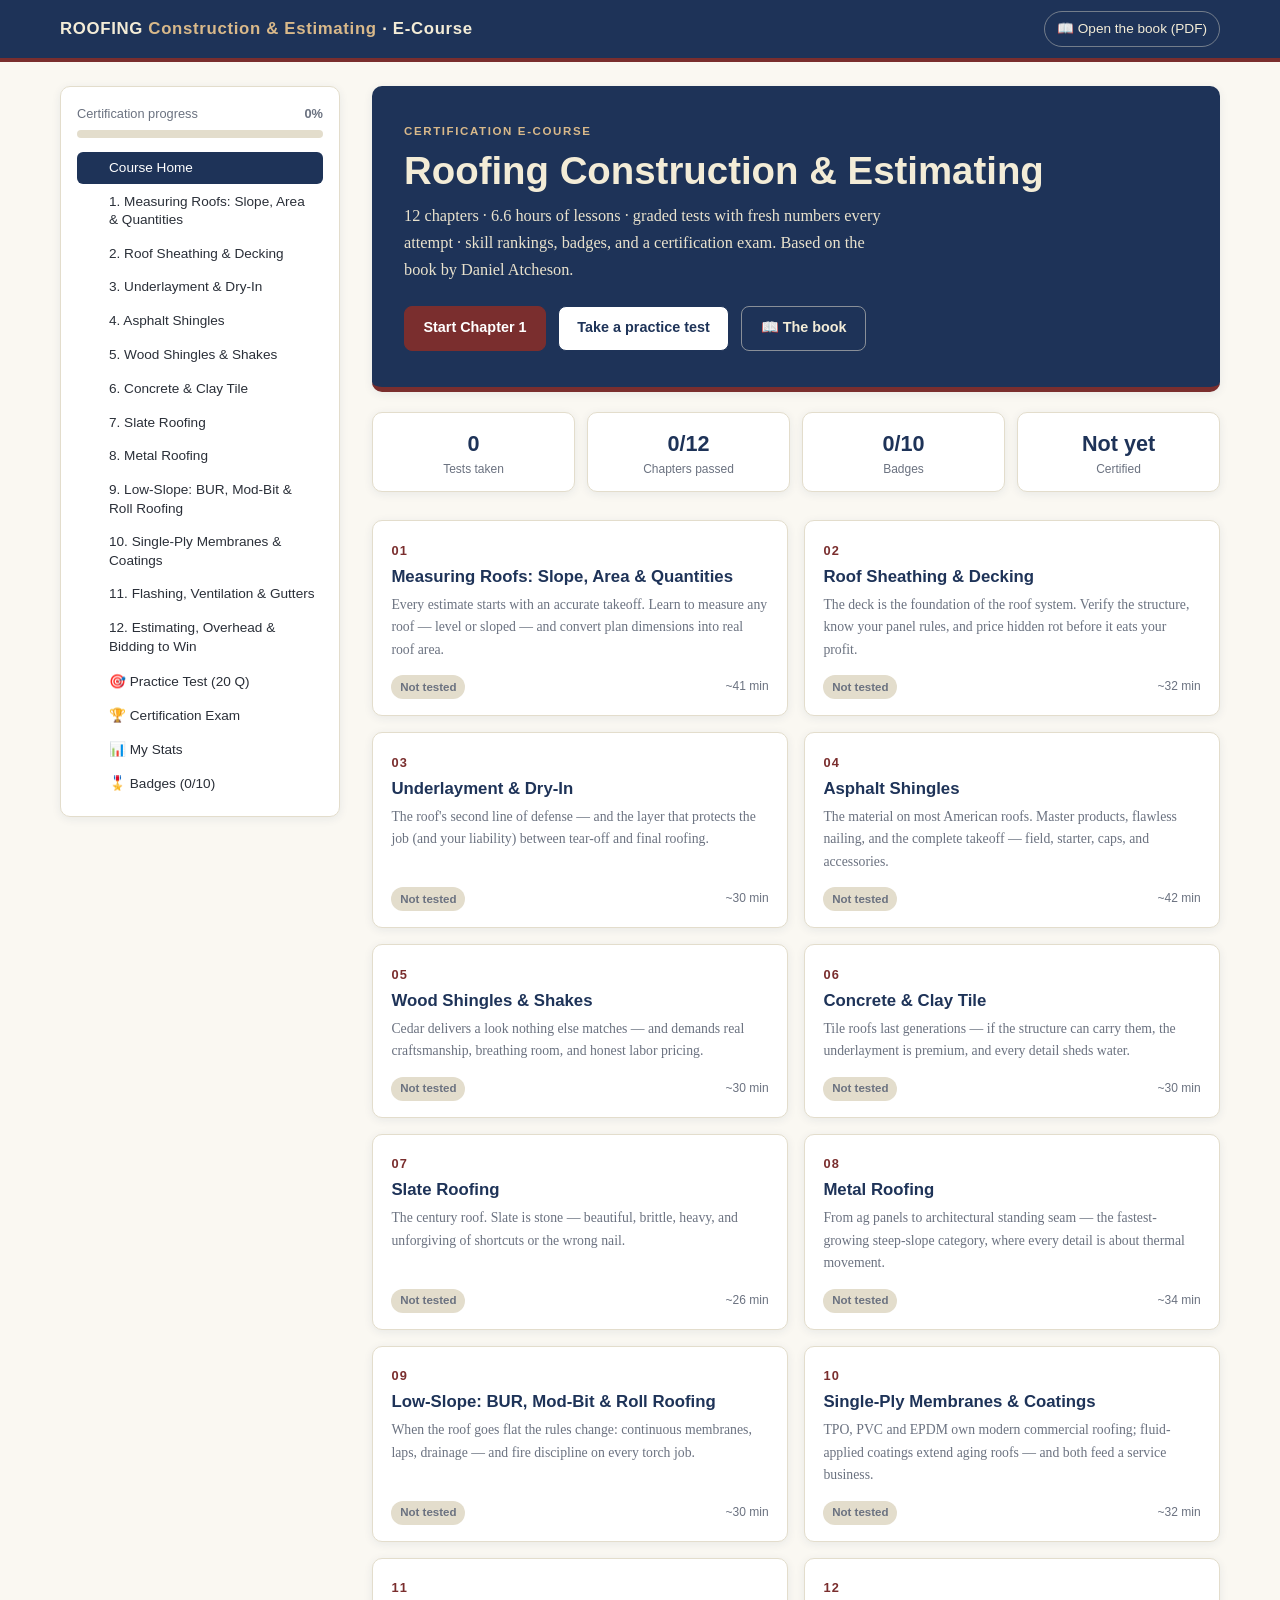
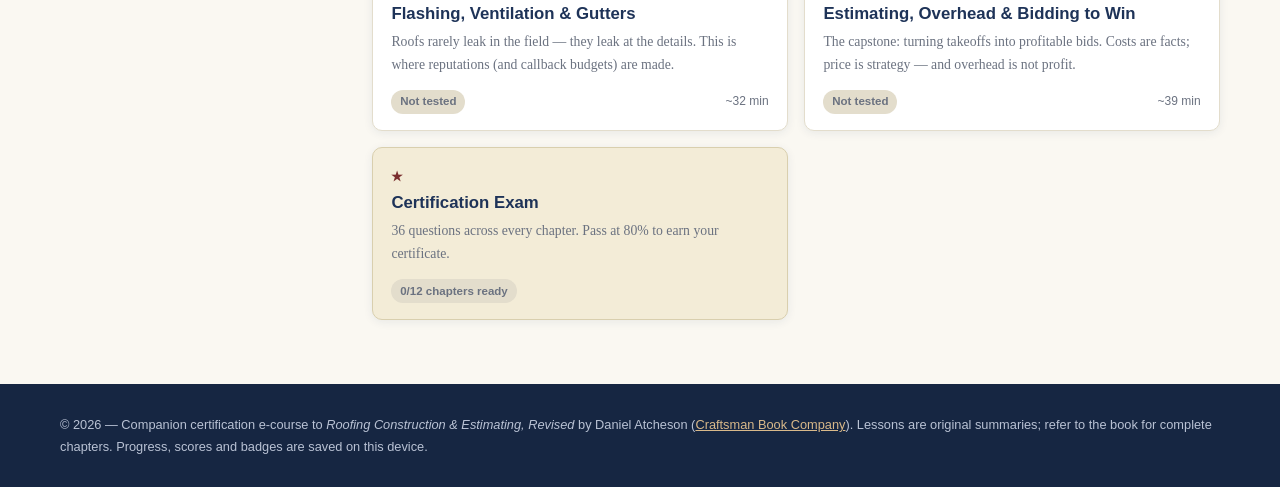
==== index.html @ 83bf2a33 "Upgrade to certification e-course: PWA, test history, skill ranks, badges Turn the companion course " ====
<!doctype html>
<html lang="en">
<head>
  <meta charset="utf-8">
  <meta name="viewport" content="width=device-width, initial-scale=1">
  <title>Roofing Construction &amp; Estimating — Certification E-Course</title>
  <meta name="description" content="A 12-chapter certification course companion to Roofing Construction & Estimating by Daniel Atcheson — detailed lessons, graded tests with fresh numbers every attempt, skill rankings, badges and a certification exam.">
  <meta name="theme-color" content="#1e3358">
  <link rel="manifest" href="manifest.webmanifest">
  <link rel="icon" href="assets/icons/icon-192.png">
  <link rel="apple-touch-icon" href="assets/icons/icon-192.png">
  <link rel="stylesheet" href="assets/styles.css">
</head>
<body>
  <header class="site-header">
    <div class="header-bar">
      <button id="menu-toggle" aria-label="Toggle course menu" aria-expanded="false">☰</button>
      <a class="logo" href="#/home">ROOFING <span>Construction &amp; Estimating</span> · E-Course</a>
      <a class="book-link" id="header-book-link" href="#" target="_blank" rel="noopener">📖 Open the book (PDF)</a>
    </div>
  </header>

  <div class="layout">
    <aside class="sidebar" id="sidebar" aria-label="Course navigation"></aside>
    <main id="app" aria-live="polite"></main>
  </div>

  <div id="toasts" aria-live="polite"></div>

  <footer class="site-footer">
    <div class="footer-bar">
      <p>&copy; <span id="year"></span> — Companion certification e-course to <em>Roofing Construction &amp; Estimating, Revised</em> by Daniel Atcheson
        (<a href="https://craftsman-book.com/" target="_blank" rel="noopener">Craftsman Book Company</a>).
        Lessons are original summaries; refer to the book for complete chapters. Progress, scores and badges are saved on this device.</p>
    </div>
  </footer>

  <script src="assets/course-data.js"></script>
  <script src="assets/course.js"></script>
  <script>
    (function () {
      var link = document.getElementById("header-book-link");
      if (window.COURSE) link.href = window.COURSE.bookUrl;
      var btn = document.getElementById("menu-toggle");
      var side = document.getElementById("sidebar");
      btn.addEventListener("click", function () {
        var open = side.classList.toggle("open");
        btn.setAttribute("aria-expanded", open ? "true" : "false");
      });
      side.addEventListener("click", function (e) {
        if (e.target.closest("a")) {
          side.classList.remove("open");
          btn.setAttribute("aria-expanded", "false");
        }
      });
      if ("serviceWorker" in navigator) {
        window.addEventListener("load", function () {
          navigator.serviceWorker.register("sw.js").catch(function () { /* offline mode unavailable; app still works */ });
        });
      }
    })();
  </script>
</body>
</html>
---- assets/styles.css ----
/* Roofing Construction & Estimating — E-Course styles
   Palette drawn from the book cover: deep navy, parchment, brick red. */

:root {
  --navy: #1e3358;
  --navy-dark: #162642;
  --brick: #7a2e2e;
  --parchment: #f3ecd7;
  --paper: #faf8f2;
  --ink: #2a2f38;
  --muted: #6b7280;
  --line: #e3ddcc;
  --green: #2e7d4f;
  --green-bg: #e8f4ec;
  --red: #b23a3a;
  --red-bg: #fbecec;
  --amber-bg: #fdf4e3;
  --radius: 10px;
  --shadow: 0 2px 10px rgba(30, 51, 88, 0.08);
}

* { box-sizing: border-box; }

html { scroll-behavior: smooth; }

body {
  margin: 0;
  font-family: Georgia, "Times New Roman", serif;
  color: var(--ink);
  background: var(--paper);
  line-height: 1.65;
}

h1, h2, h3, .btn, .badge, .kicker, .card-meta, .side-nav, .site-header, .quiz-result {
  font-family: "Segoe UI", -apple-system, BlinkMacSystemFont, Roboto, Helvetica, Arial, sans-serif;
}

/* ---------- header ---------- */

.site-header {
  background: var(--navy);
  color: var(--parchment);
  border-bottom: 4px solid var(--brick);
  position: sticky;
  top: 0;
  z-index: 20;
}
.site-header .header-bar {
  max-width: 1200px;
  margin: 0 auto;
  padding: 0.7rem 1.25rem;
  display: flex;
  align-items: center;
  gap: 0.75rem;
}
.site-header .logo {
  font-weight: 700;
  font-size: 1.05rem;
  letter-spacing: 0.04em;
  color: var(--parchment);
  text-decoration: none;
}
.site-header .logo span { color: #d9b98a; }
.site-header .book-link {
  margin-left: auto;
  color: var(--parchment);
  text-decoration: none;
  font-size: 0.85rem;
  border: 1px solid rgba(243, 236, 215, 0.4);
  padding: 0.35rem 0.75rem;
  border-radius: 999px;
  white-space: nowrap;
}
.site-header .book-link:hover { background: rgba(243, 236, 215, 0.12); }
#menu-toggle {
  display: none;
  background: none;
  border: 1px solid rgba(243, 236, 215, 0.4);
  color: var(--parchment);
  border-radius: 6px;
  font-size: 1.1rem;
  padding: 0.2rem 0.6rem;
  cursor: pointer;
}

/* ---------- layout ---------- */

.layout {
  max-width: 1200px;
  margin: 0 auto;
  display: grid;
  grid-template-columns: 280px 1fr;
  gap: 2rem;
  padding: 1.5rem 1.25rem 4rem;
}

/* ---------- sidebar ---------- */

.sidebar {
  position: sticky;
  top: 76px;
  align-self: start;
  background: #fff;
  border: 1px solid var(--line);
  border-radius: var(--radius);
  padding: 1rem;
  box-shadow: var(--shadow);
}
.side-progress-label {
  display: flex;
  justify-content: space-between;
  font-size: 0.8rem;
  font-family: "Segoe UI", sans-serif;
  color: var(--muted);
  margin-bottom: 0.35rem;
}
.track {
  height: 8px;
  background: var(--line);
  border-radius: 999px;
  overflow: hidden;
}
.track-fill {
  height: 100%;
  background: linear-gradient(90deg, var(--brick), var(--navy));
  border-radius: 999px;
  transition: width 0.4s ease;
}
.side-nav {
  display: flex;
  flex-direction: column;
  margin-top: 0.9rem;
  gap: 2px;
}
.side-nav a {
  display: flex;
  align-items: baseline;
  gap: 0.5rem;
  padding: 0.42rem 0.5rem;
  border-radius: 6px;
  color: var(--ink);
  text-decoration: none;
  font-size: 0.85rem;
  line-height: 1.35;
}
.side-nav a:hover { background: var(--parchment); }
.side-nav a.active { background: var(--navy); color: #fff; }
.side-nav a.active .check { color: #9fd4ae; }
.side-nav .check {
  width: 1rem;
  flex: none;
  color: var(--green);
  font-weight: 700;
}
.reset-btn {
  margin-top: 1rem;
  width: 100%;
  background: none;
  border: 1px dashed var(--line);
  color: var(--muted);
  font-size: 0.75rem;
  padding: 0.4rem;
  border-radius: 6px;
  cursor: pointer;
}
.reset-btn:hover { color: var(--red); border-color: var(--red); }

/* ---------- hero / home ---------- */

.kicker {
  text-transform: uppercase;
  letter-spacing: 0.14em;
  font-size: 0.72rem;
  font-weight: 700;
  color: var(--brick);
  margin: 0 0 0.5rem;
}
.hero {
  background: var(--navy);
  color: var(--parchment);
  border-radius: var(--radius);
  padding: 2.25rem 2rem;
  border-bottom: 5px solid var(--brick);
  box-shadow: var(--shadow);
}
.hero .kicker { color: #d9b98a; }
.hero h1 {
  margin: 0 0 0.6rem;
  font-size: clamp(1.6rem, 3.5vw, 2.4rem);
  line-height: 1.15;
}
.hero .lede { color: #e9e2cd; max-width: 60ch; margin: 0; }
.hero-actions { margin-top: 1.4rem; display: flex; gap: 0.75rem; flex-wrap: wrap; }

.btn {
  display: inline-block;
  padding: 0.6rem 1.15rem;
  border-radius: 8px;
  border: 1px solid var(--navy);
  color: var(--navy);
  background: #fff;
  text-decoration: none;
  font-weight: 600;
  font-size: 0.9rem;
  cursor: pointer;
}
.btn:hover { background: var(--parchment); }
.btn.primary {
  background: var(--brick);
  border-color: var(--brick);
  color: #fff;
}
.btn.primary:hover { background: #642424; }

/* ---------- module cards ---------- */

.module-grid {
  margin-top: 1.75rem;
  display: grid;
  grid-template-columns: repeat(auto-fill, minmax(290px, 1fr));
  gap: 1rem;
}
.card {
  display: flex;
  flex-direction: column;
  background: #fff;
  border: 1px solid var(--line);
  border-radius: var(--radius);
  padding: 1.15rem 1.15rem 1rem;
  text-decoration: none;
  color: var(--ink);
  box-shadow: var(--shadow);
  transition: transform 0.15s ease, border-color 0.15s ease;
}
.card:hover { transform: translateY(-3px); border-color: var(--navy); }
.card-num {
  font-family: "Segoe UI", sans-serif;
  font-weight: 800;
  font-size: 0.8rem;
  color: var(--brick);
  letter-spacing: 0.1em;
}
.card h3 { margin: 0.3rem 0 0.4rem; font-size: 1.05rem; line-height: 1.3; color: var(--navy); }
.card p {
  margin: 0;
  font-size: 0.86rem;
  color: var(--muted);
  display: -webkit-box;
  -webkit-line-clamp: 3;
  -webkit-box-orient: vertical;
  overflow: hidden;
}
.card-meta {
  margin-top: auto;
  padding-top: 0.85rem;
  display: flex;
  justify-content: space-between;
  align-items: center;
  font-size: 0.75rem;
  color: var(--muted);
}
.exam-card { background: var(--parchment); border-color: #d9cfae; }

.badge {
  display: inline-block;
  font-size: 0.72rem;
  font-weight: 700;
  padding: 0.15rem 0.55rem;
  border-radius: 999px;
  background: var(--line);
  color: var(--muted);
}
.badge.pass { background: var(--green-bg); color: var(--green); }
.badge.retry { background: var(--amber-bg); color: #9a6b1f; }

/* ---------- lesson ---------- */

.lesson-head { margin-bottom: 1.5rem; }
.lesson-head h1 { margin: 0 0 0.5rem; color: var(--navy); font-size: clamp(1.5rem, 3vw, 2.1rem); line-height: 1.2; }
.lede { font-size: 1.02rem; color: #4b5563; max-width: 68ch; }

.lesson-section {
  background: #fff;
  border: 1px solid var(--line);
  border-radius: var(--radius);
  padding: 1.4rem 1.6rem;
  margin-bottom: 1rem;
  box-shadow: var(--shadow);
}
.lesson-section h2 {
  margin: 0 0 0.7rem;
  color: var(--navy);
  font-size: 1.15rem;
  border-bottom: 2px solid var(--parchment);
  padding-bottom: 0.4rem;
}
.lesson-section p { margin: 0.6rem 0; max-width: 72ch; }
.lesson-section table {
  border-collapse: collapse;
  margin: 0.8rem 0;
  font-size: 0.9rem;
  font-family: "Segoe UI", sans-serif;
}
.lesson-section th, .lesson-section td {
  border: 1px solid var(--line);
  padding: 0.35rem 0.9rem;
  text-align: center;
}
.lesson-section th { background: var(--parchment); color: var(--navy); }
.lesson-section tr:nth-child(even) td { background: var(--paper); }

.book-note {
  background: var(--parchment);
  border: 1px solid #d9cfae;
  border-left: 4px solid var(--brick);
  border-radius: var(--radius);
  padding: 0.9rem 1.2rem;
  font-size: 0.92rem;
  margin-bottom: 1rem;
}
.book-note.warn { border-left-color: #c98a1b; background: var(--amber-bg); border-color: #ecd9b2; }
.book-note a { color: var(--brick); }

/* ---------- quiz ---------- */

.quiz {
  background: #fff;
  border: 1px solid var(--line);
  border-top: 4px solid var(--navy);
  border-radius: var(--radius);
  padding: 1.4rem 1.6rem;
  margin-top: 1.5rem;
  box-shadow: var(--shadow);
}
.quiz-head h2 { margin: 0 0 0.3rem; color: var(--navy); font-size: 1.2rem; }
.quiz-head p { margin: 0 0 1rem; color: var(--muted); font-size: 0.9rem; }

fieldset.q {
  border: 1px solid var(--line);
  border-radius: 8px;
  margin: 0 0 0.9rem;
  padding: 0.8rem 1rem;
}
fieldset.q legend {
  font-weight: 600;
  font-family: "Segoe UI", sans-serif;
  font-size: 0.92rem;
  padding: 0 0.4rem;
  color: var(--navy);
}
label.opt {
  display: flex;
  gap: 0.5rem;
  align-items: baseline;
  padding: 0.28rem 0.4rem;
  border-radius: 6px;
  cursor: pointer;
  font-size: 0.92rem;
}
label.opt:hover { background: var(--paper); }

fieldset.q.correct { border-color: var(--green); background: var(--green-bg); }
fieldset.q.wrong { border-color: var(--red); background: var(--red-bg); }
fieldset.q.correct label.opt.is-answer span,
fieldset.q.wrong label.opt.is-answer span { color: var(--green); font-weight: 700; }
fieldset.q.wrong label.opt.is-answer span::after { content: " ← correct answer"; font-size: 0.78rem; }

.quiz-actions { display: flex; align-items: center; gap: 1rem; flex-wrap: wrap; }
.quiz-result { margin: 0; font-weight: 700; font-size: 0.95rem; }
.quiz-result.pass { color: var(--green); }
.quiz-result.fail { color: var(--red); }
.quiz-result.warn { color: #9a6b1f; }

.certificate {
  margin-top: 1.5rem;
  text-align: center;
  background: var(--green-bg);
  border: 2px solid var(--green);
  border-radius: var(--radius);
  padding: 1.6rem;
}
.certificate h2 { margin: 0 0 0.4rem; color: var(--green); }

/* ---------- pager & footer ---------- */

.pager {
  display: flex;
  justify-content: space-between;
  gap: 1rem;
  margin-top: 1.5rem;
  flex-wrap: wrap;
}

.site-footer {
  background: var(--navy-dark);
  color: #b9c2d4;
  font-size: 0.8rem;
  font-family: "Segoe UI", sans-serif;
}
.site-footer .footer-bar {
  max-width: 1200px;
  margin: 0 auto;
  padding: 1.1rem 1.25rem;
}
.site-footer a { color: #d9b98a; }

/* ---------- stat strips & score panels ---------- */

.stat-strip, .score-panel {
  display: grid;
  grid-template-columns: repeat(auto-fit, minmax(140px, 1fr));
  gap: 0.75rem;
  margin: 1.25rem 0;
}
.stat {
  background: #fff;
  border: 1px solid var(--line);
  border-radius: var(--radius);
  padding: 0.85rem 1rem;
  text-align: center;
  box-shadow: var(--shadow);
  font-family: "Segoe UI", sans-serif;
}
.stat strong { display: block; font-size: 1.35rem; color: var(--navy); }
.stat span { font-size: 0.75rem; color: var(--muted); line-height: 1.3; display: block; }
.stat-cta { display: flex; align-items: center; justify-content: center; }

.section-title {
  color: var(--navy);
  font-size: 1.15rem;
  margin: 1.75rem 0 0.75rem;
  border-bottom: 2px solid var(--parchment);
  padding-bottom: 0.35rem;
}
.muted { color: var(--muted); font-size: 0.88rem; }

.btn.ghost { background: transparent; border-color: rgba(243,236,215,0.5); color: var(--parchment); }
.btn.ghost:hover { background: rgba(243,236,215,0.12); }
.btn.danger { border-color: var(--red); color: var(--red); }
.btn.danger:hover { background: var(--red-bg); }
.danger-zone { margin-top: 2.5rem; text-align: right; }

/* ---------- lesson rows ---------- */

.lesson-row {
  display: flex;
  align-items: center;
  gap: 0.8rem;
  background: #fff;
  border: 1px solid var(--line);
  border-radius: 8px;
  padding: 0.7rem 1rem;
  margin-bottom: 0.5rem;
  text-decoration: none;
  color: var(--ink);
  box-shadow: var(--shadow);
  font-family: "Segoe UI", sans-serif;
  font-size: 0.92rem;
}
.lesson-row:hover { border-color: var(--navy); }
.lesson-row .check {
  flex: none;
  width: 1.7rem;
  height: 1.7rem;
  border-radius: 50%;
  background: var(--parchment);
  color: var(--navy);
  display: flex;
  align-items: center;
  justify-content: center;
  font-weight: 700;
  font-size: 0.8rem;
}
.lesson-row.read .check { background: var(--green-bg); color: var(--green); }
.lesson-t { flex: 1; font-weight: 600; }
.lesson-min { color: var(--muted); font-size: 0.78rem; white-space: nowrap; }
.lesson-body ol { padding-left: 1.3rem; }
.tip {
  background: var(--amber-bg);
  border-left: 4px solid #c98a1b;
  border-radius: 6px;
  padding: 0.7rem 1rem;
  margin-top: 0.9rem;
  font-size: 0.92rem;
}

/* ---------- mastery / skill rank ---------- */

.mastery-box, .report {
  background: #fff;
  border: 1px solid var(--line);
  border-radius: var(--radius);
  padding: 1rem 1.2rem;
  box-shadow: var(--shadow);
}
.report { margin-top: 1.25rem; }
.report h2 { color: var(--navy); font-size: 1.1rem; margin: 0 0 0.75rem; }
.report-ch { margin-bottom: 1rem; }
.report-ch h3 { font-size: 0.95rem; color: var(--navy); margin: 0.5rem 0 0.4rem; font-family: "Segoe UI", sans-serif; }
.cat-row {
  display: flex;
  align-items: center;
  gap: 0.7rem;
  padding: 0.4rem 0;
  border-bottom: 1px dashed var(--line);
  font-family: "Segoe UI", sans-serif;
  font-size: 0.85rem;
}
.cat-row:last-child { border-bottom: none; }
.cat-rank { color: var(--brick); font-weight: 800; width: 2rem; flex: none; }
.cat-name { flex: 1; min-width: 8rem; font-weight: 600; }
.cat-score { color: var(--muted); width: 3.2rem; text-align: right; flex: none; }
.cat-bar { flex: 2; height: 8px; background: var(--line); border-radius: 999px; overflow: hidden; min-width: 60px; }
.cat-bar-fill { display: block; height: 100%; border-radius: 999px; }
.m-tag {
  flex: none;
  font-size: 0.72rem;
  font-weight: 700;
  padding: 0.15rem 0.55rem;
  border-radius: 999px;
  white-space: nowrap;
}
.m-nailed  { background: var(--green-bg); color: var(--green); }
.cat-bar-fill.m-nailed { background: var(--green); }
.m-solid   { background: #e7f0fb; color: #23538f; }
.cat-bar-fill.m-solid { background: #3f76bd; }
.m-getting { background: var(--amber-bg); color: #9a6b1f; }
.cat-bar-fill.m-getting { background: #d99a2b; }
.m-punch   { background: var(--red-bg); color: var(--red); }
.cat-bar-fill.m-punch { background: var(--red); }
.m-none    { background: var(--line); color: var(--muted); }

.q-src { display: block; font-size: 0.72rem; color: var(--muted); font-weight: 400; margin-top: 0.15rem; }

/* ---------- history tables ---------- */

.table-scroll { overflow-x: auto; }
table.history {
  width: 100%;
  border-collapse: collapse;
  background: #fff;
  border: 1px solid var(--line);
  border-radius: var(--radius);
  font-family: "Segoe UI", sans-serif;
  font-size: 0.85rem;
  box-shadow: var(--shadow);
}
table.history th, table.history td { padding: 0.55rem 0.8rem; text-align: left; border-bottom: 1px solid var(--line); }
table.history th { background: var(--parchment); color: var(--navy); }
table.history tr:last-child td { border-bottom: none; }
table.history a { color: var(--navy); }

/* ---------- badges ---------- */

.badge-grid {
  display: grid;
  grid-template-columns: repeat(auto-fill, minmax(220px, 1fr));
  gap: 1rem;
}
.badge-card {
  background: #fff;
  border: 1px solid var(--line);
  border-radius: var(--radius);
  padding: 1.2rem 1rem;
  text-align: center;
  box-shadow: var(--shadow);
}
.badge-card.locked { opacity: 0.55; filter: grayscale(0.6); }
.badge-card.earned { border-color: #d9b98a; background: linear-gradient(180deg, #fffdf6, #fff); }
.badge-icon { font-size: 2.2rem; display: block; margin-bottom: 0.4rem; }
.badge-card h3 { margin: 0 0 0.3rem; color: var(--navy); font-size: 1rem; }
.badge-card p { margin: 0 0 0.6rem; font-size: 0.82rem; color: var(--muted); }

/* ---------- toasts ---------- */

#toasts {
  position: fixed;
  bottom: 1rem;
  right: 1rem;
  z-index: 100;
  display: flex;
  flex-direction: column;
  gap: 0.5rem;
  max-width: 320px;
}
.toast {
  background: var(--navy);
  color: var(--parchment);
  border-left: 4px solid #d9b98a;
  border-radius: 8px;
  padding: 0.8rem 1rem;
  font-family: "Segoe UI", sans-serif;
  font-size: 0.88rem;
  box-shadow: 0 6px 24px rgba(22, 38, 66, 0.4);
  opacity: 0;
  transform: translateY(12px);
  transition: opacity 0.3s, transform 0.3s;
}
.toast.show { opacity: 1; transform: translateY(0); }

/* ---------- certificate ---------- */

.cert-controls { display: flex; gap: 0.75rem; flex-wrap: wrap; margin-bottom: 1.25rem; }
.cert-name-input {
  flex: 1;
  min-width: 220px;
  padding: 0.6rem 0.9rem;
  border: 1px solid var(--line);
  border-radius: 8px;
  font-size: 0.95rem;
  font-family: "Segoe UI", sans-serif;
}
.certificate-doc { background: #fff; padding: 1.25rem; border-radius: var(--radius); box-shadow: var(--shadow); }
.cert-border {
  border: 6px double var(--navy);
  outline: 2px solid var(--brick);
  outline-offset: -14px;
  padding: 3rem 2rem;
  text-align: center;
  background: var(--paper);
}
.cert-brand { letter-spacing: 0.3em; font-weight: 700; color: var(--navy); font-family: "Segoe UI", sans-serif; font-size: 0.85rem; margin: 0; }
.cert-sub { color: var(--muted); font-size: 0.8rem; margin: 0.3rem 0 1.5rem; }
.cert-border h2 { font-size: 2rem; color: var(--brick); margin: 0 0 1.2rem; }
.cert-awarded { color: var(--ink); font-size: 0.95rem; margin: 0.4rem 0; }
.cert-name {
  font-size: 2.2rem;
  color: var(--navy);
  margin: 0.6rem 0;
  border-bottom: 2px solid var(--navy);
  display: inline-block;
  padding: 0 2rem 0.3rem;
  min-width: 50%;
}
.cert-foot {
  display: flex;
  justify-content: space-between;
  align-items: center;
  margin-top: 2.5rem;
  color: var(--muted);
  font-size: 0.85rem;
  font-family: "Segoe UI", sans-serif;
}

@media print {
  .site-header, .sidebar, .site-footer, .cert-controls, .no-print, #toasts { display: none !important; }
  .layout { display: block; padding: 0; max-width: none; }
  body { background: #fff; }
  .certificate-doc { box-shadow: none; padding: 0; }
}

/* ---------- responsive ---------- */

@media (max-width: 860px) {
  .layout { grid-template-columns: 1fr; padding-top: 1rem; }
  .sidebar {
    position: static;
    display: none;
  }
  .sidebar.open { display: block; }
  #menu-toggle { display: block; }
  .site-header .book-link { display: none; }
  .hero { padding: 1.6rem 1.25rem; }
  .lesson-section, .quiz { padding: 1.1rem 1rem; }
}
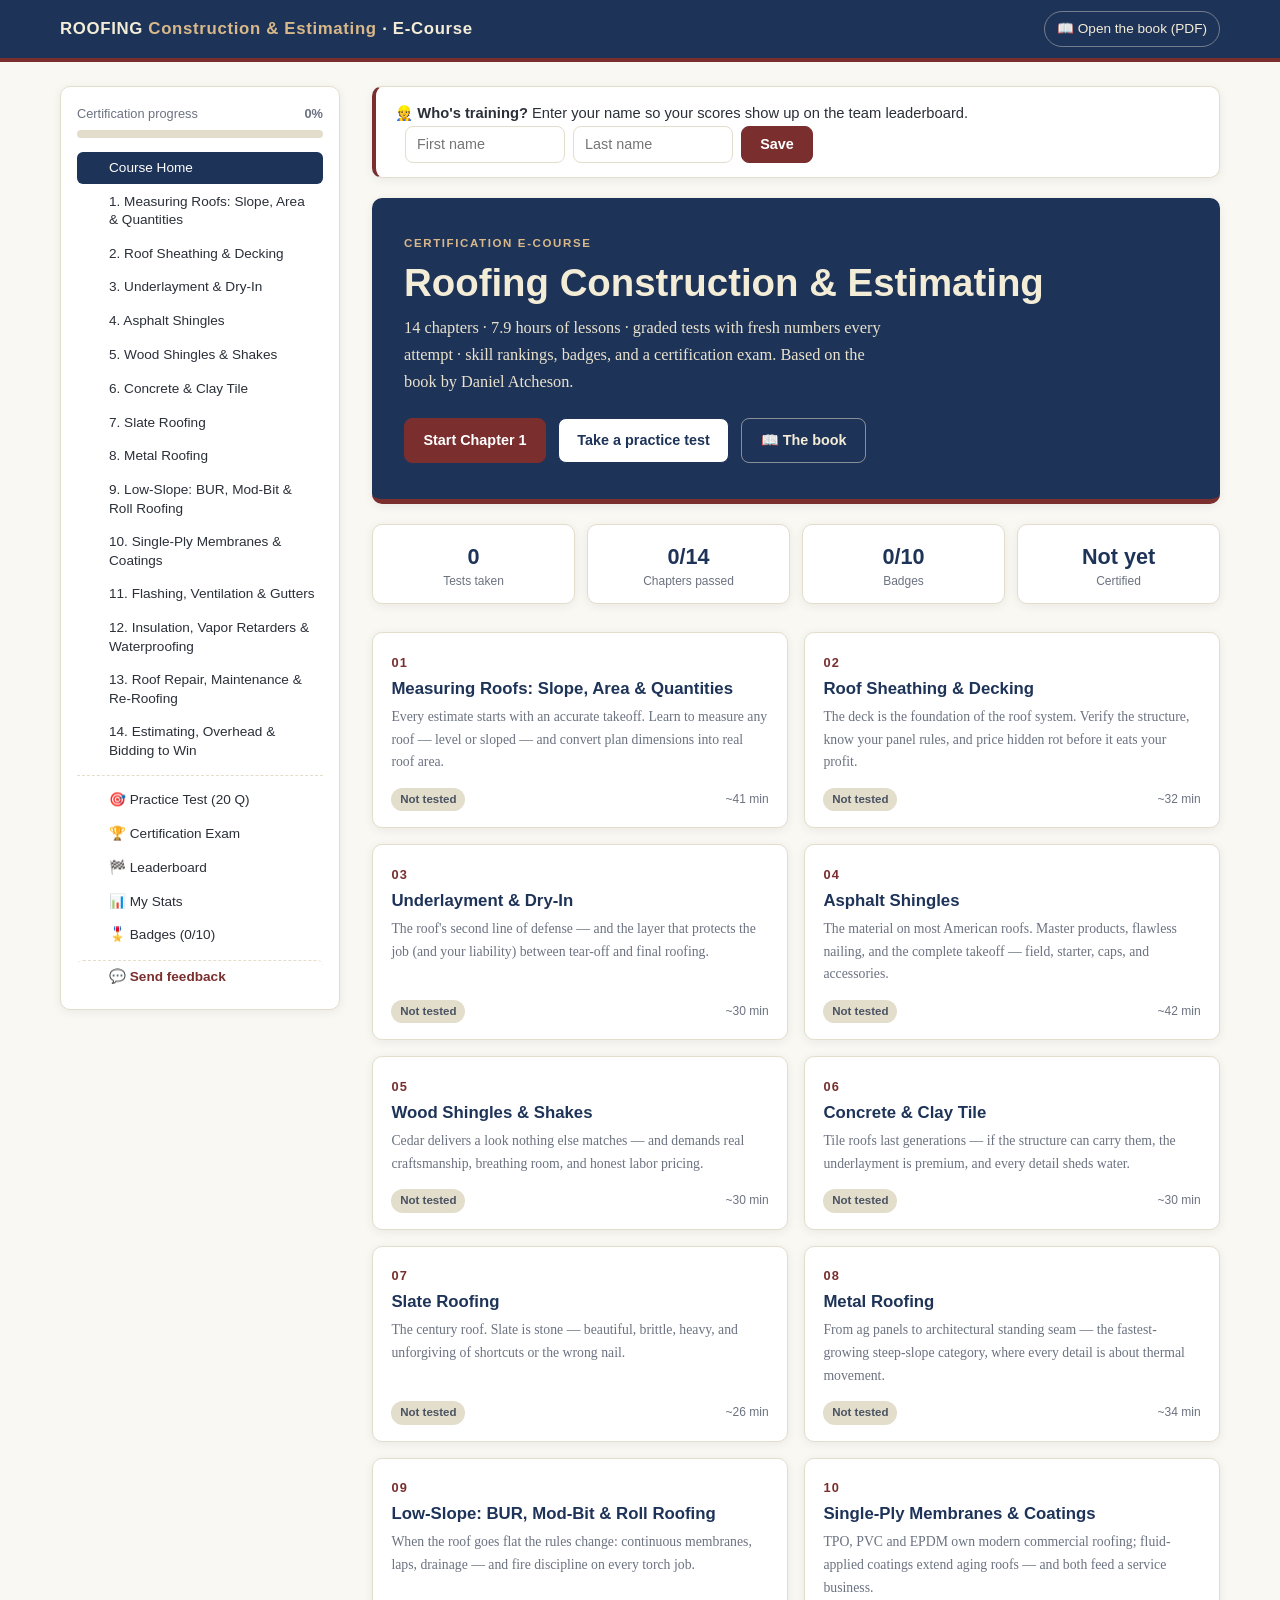
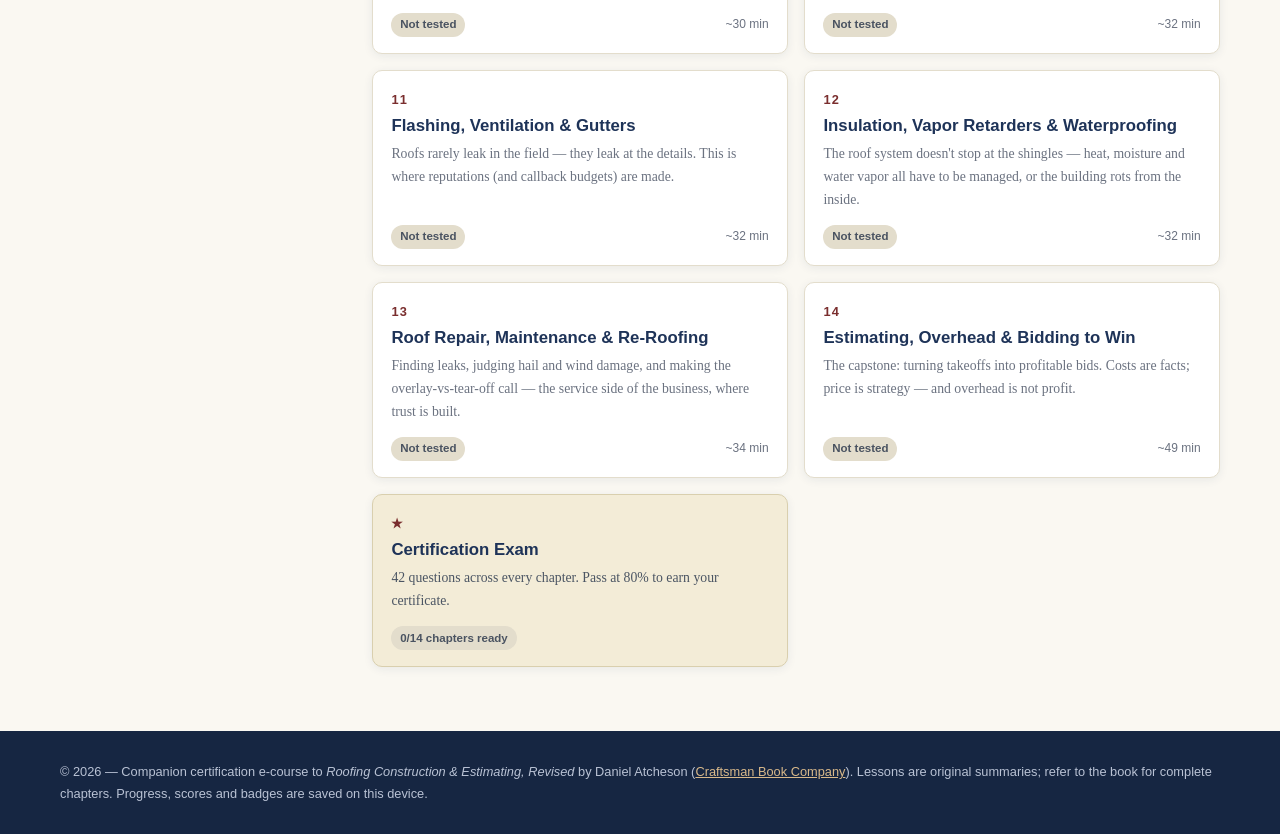
==== commit d7df2427: "Add book reading assignments and end-of-lesson recap blocks Restructure every lesson into the read-t" ====
--- a/index.html
+++ b/index.html
@@ -36,6 +36,7 @@
   </footer>
 
   <script src="assets/course-data.js"></script>
+  <script src="assets/course-extras.js"></script>
   <script src="assets/course.js"></script>
   <script>
     (function () {
--- a/assets/styles.css
+++ b/assets/styles.css
@@ -93,6 +93,7 @@
   gap: 2rem;
   padding: 1.5rem 1.25rem 4rem;
 }
+.layout > main { min-width: 0; }
 
 /* ---------- sidebar ---------- */
 
@@ -260,6 +261,7 @@
   color: var(--muted);
 }
 .exam-card { background: var(--parchment); border-color: #d9cfae; }
+.exam-card p, .exam-card .card-meta { color: #4b5563; }
 
 .badge {
   display: inline-block;
@@ -268,10 +270,10 @@
   padding: 0.15rem 0.55rem;
   border-radius: 999px;
   background: var(--line);
-  color: var(--muted);
-}
-.badge.pass { background: var(--green-bg); color: var(--green); }
-.badge.retry { background: var(--amber-bg); color: #9a6b1f; }
+  color: #4a5361;
+}
+.badge.pass { background: var(--green-bg); color: #1d5c38; }
+.badge.retry { background: var(--amber-bg); color: #775217; }
 
 /* ---------- lesson ---------- */
 
@@ -362,14 +364,14 @@
 fieldset.q.correct { border-color: var(--green); background: var(--green-bg); }
 fieldset.q.wrong { border-color: var(--red); background: var(--red-bg); }
 fieldset.q.correct label.opt.is-answer span,
-fieldset.q.wrong label.opt.is-answer span { color: var(--green); font-weight: 700; }
+fieldset.q.wrong label.opt.is-answer span { color: #1d5c38; font-weight: 700; }
 fieldset.q.wrong label.opt.is-answer span::after { content: " ← correct answer"; font-size: 0.78rem; }
 
 .quiz-actions { display: flex; align-items: center; gap: 1rem; flex-wrap: wrap; }
 .quiz-result { margin: 0; font-weight: 700; font-size: 0.95rem; }
 .quiz-result.pass { color: var(--green); }
 .quiz-result.fail { color: var(--red); }
-.quiz-result.warn { color: #9a6b1f; }
+.quiz-result.warn { color: #775217; }
 
 .certificate {
   margin-top: 1.5rem;
@@ -520,15 +522,15 @@
   border-radius: 999px;
   white-space: nowrap;
 }
-.m-nailed  { background: var(--green-bg); color: var(--green); }
+.m-nailed  { background: var(--green-bg); color: #1d5c38; }
 .cat-bar-fill.m-nailed { background: var(--green); }
-.m-solid   { background: #e7f0fb; color: #23538f; }
+.m-solid   { background: #e7f0fb; color: #1c4374; }
 .cat-bar-fill.m-solid { background: #3f76bd; }
-.m-getting { background: var(--amber-bg); color: #9a6b1f; }
+.m-getting { background: var(--amber-bg); color: #775217; }
 .cat-bar-fill.m-getting { background: #d99a2b; }
-.m-punch   { background: var(--red-bg); color: var(--red); }
+.m-punch   { background: var(--red-bg); color: #8f2b2b; }
 .cat-bar-fill.m-punch { background: var(--red); }
-.m-none    { background: var(--line); color: var(--muted); }
+.m-none    { background: var(--line); color: #4a5361; }
 
 .q-src { display: block; font-size: 0.72rem; color: var(--muted); font-weight: 400; margin-top: 0.15rem; }
 
@@ -565,11 +567,99 @@
   text-align: center;
   box-shadow: var(--shadow);
 }
-.badge-card.locked { opacity: 0.55; filter: grayscale(0.6); }
+.badge-card.locked { border-style: dashed; background: var(--paper); }
+.badge-card.locked .badge-icon { filter: grayscale(1); opacity: 0.45; }
+.badge-card.locked h3 { color: #4a5361; }
 .badge-card.earned { border-color: #d9b98a; background: linear-gradient(180deg, #fffdf6, #fff); }
 .badge-icon { font-size: 2.2rem; display: block; margin-bottom: 0.4rem; }
 .badge-card h3 { margin: 0 0 0.3rem; color: var(--navy); font-size: 1rem; }
 .badge-card p { margin: 0 0 0.6rem; font-size: 0.82rem; color: var(--muted); }
+
+/* ---------- reading assignments & lesson recaps ---------- */
+
+.reading-note { border-left-color: var(--navy); background: #eef2f9; border-color: #cdd8ea; }
+.reading-note a { color: var(--navy); font-weight: 700; }
+
+.recap {
+  background: #fff;
+  border: 1px solid var(--line);
+  border-top: 4px solid var(--brick);
+  border-radius: var(--radius);
+  padding: 1.3rem 1.5rem;
+  margin-bottom: 1rem;
+  box-shadow: var(--shadow);
+}
+.recap > h2 { margin: 0 0 0.9rem; color: var(--brick); font-size: 1.15rem; }
+.recap-grid {
+  display: grid;
+  grid-template-columns: repeat(auto-fit, minmax(260px, 1fr));
+  gap: 1rem;
+}
+.recap-cell h3 {
+  margin: 0 0 0.4rem;
+  font-size: 0.85rem;
+  text-transform: uppercase;
+  letter-spacing: 0.08em;
+  color: var(--navy);
+  border-bottom: 2px solid var(--parchment);
+  padding-bottom: 0.25rem;
+}
+.recap-cell p { margin: 0; font-size: 0.92rem; }
+.recap-cell ul { margin: 0; padding-left: 0; list-style: none; }
+.recap-cell li {
+  font-size: 0.88rem;
+  padding: 0.22rem 0;
+  border-bottom: 1px dashed var(--line);
+  line-height: 1.45;
+}
+.recap-cell li:last-child { border-bottom: none; }
+
+/* ---------- name capture / leaderboard / feedback ---------- */
+
+.name-banner, .who-box {
+  background: #fff;
+  border: 1px solid var(--line);
+  border-left: 4px solid var(--brick);
+  border-radius: var(--radius);
+  padding: 0.9rem 1.2rem;
+  margin-bottom: 1.25rem;
+  font-family: "Segoe UI", sans-serif;
+  font-size: 0.92rem;
+  box-shadow: var(--shadow);
+}
+.name-fields {
+  display: inline-flex;
+  gap: 0.5rem;
+  flex-wrap: wrap;
+  margin-left: 0.6rem;
+  vertical-align: middle;
+}
+.name-fields input {
+  padding: 0.45rem 0.7rem;
+  border: 1px solid var(--line);
+  border-radius: 8px;
+  font-size: 0.9rem;
+  font-family: "Segoe UI", sans-serif;
+  width: 10rem;
+  max-width: 40vw;
+}
+.who-box { border-left-color: var(--navy); margin-top: 1rem; }
+tr.me-row td { background: var(--parchment); font-weight: 700; }
+.feedback-link {
+  display: flex;
+  align-items: baseline;
+  gap: 0.5rem;
+  padding: 0.42rem 0.5rem;
+  margin-top: 0.4rem;
+  border-top: 1px dashed var(--line);
+  border-radius: 6px;
+  color: var(--brick) !important;
+  text-decoration: none;
+  font-size: 0.85rem;
+  font-weight: 600;
+}
+.feedback-link:hover { background: var(--red-bg); }
+.side-sep { border-top: 1px dashed var(--line); margin: 0.4rem 0; }
 
 /* ---------- toasts ---------- */
 
@@ -653,6 +743,9 @@
 
 @media (max-width: 860px) {
   .layout { grid-template-columns: 1fr; padding-top: 1rem; }
+  .cat-row { flex-wrap: wrap; row-gap: 0.25rem; }
+  .cat-bar { flex-basis: 100%; order: 5; }
+  .cat-name { min-width: 0; }
   .sidebar {
     position: static;
     display: none;
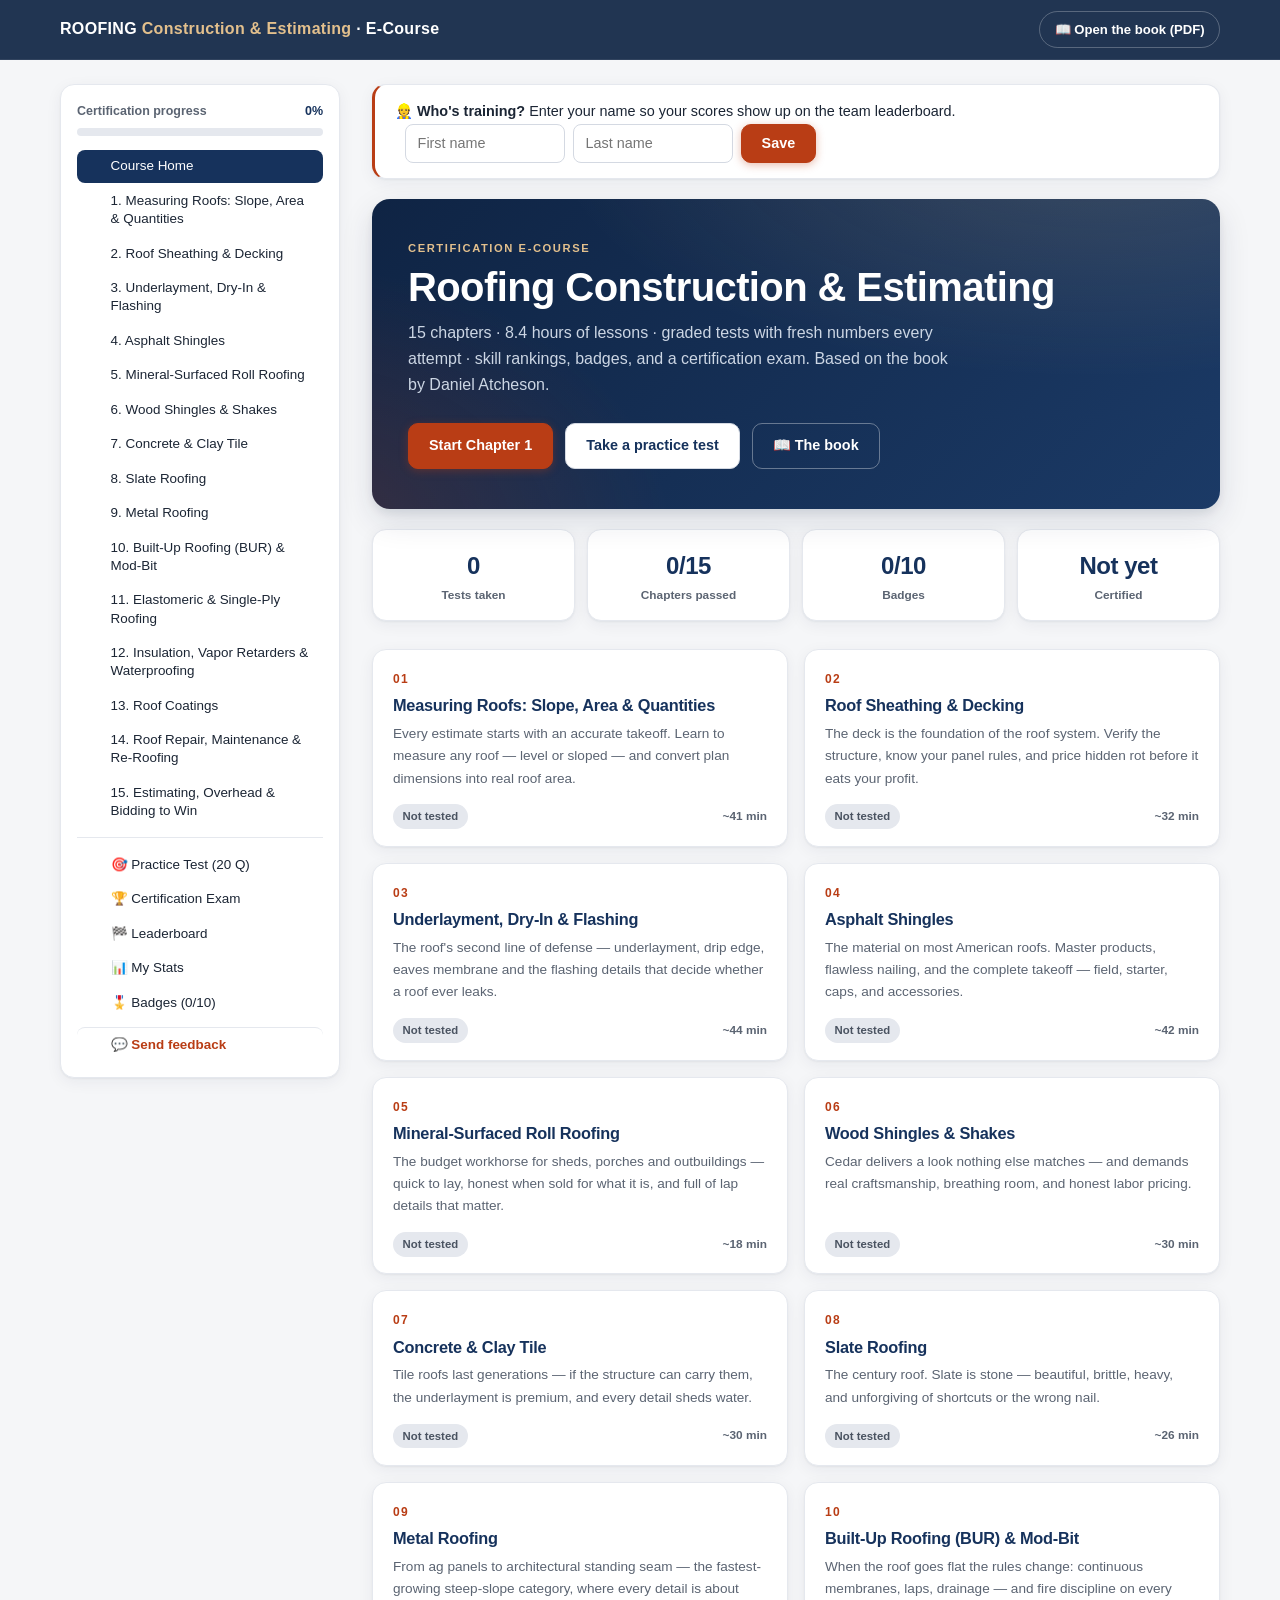
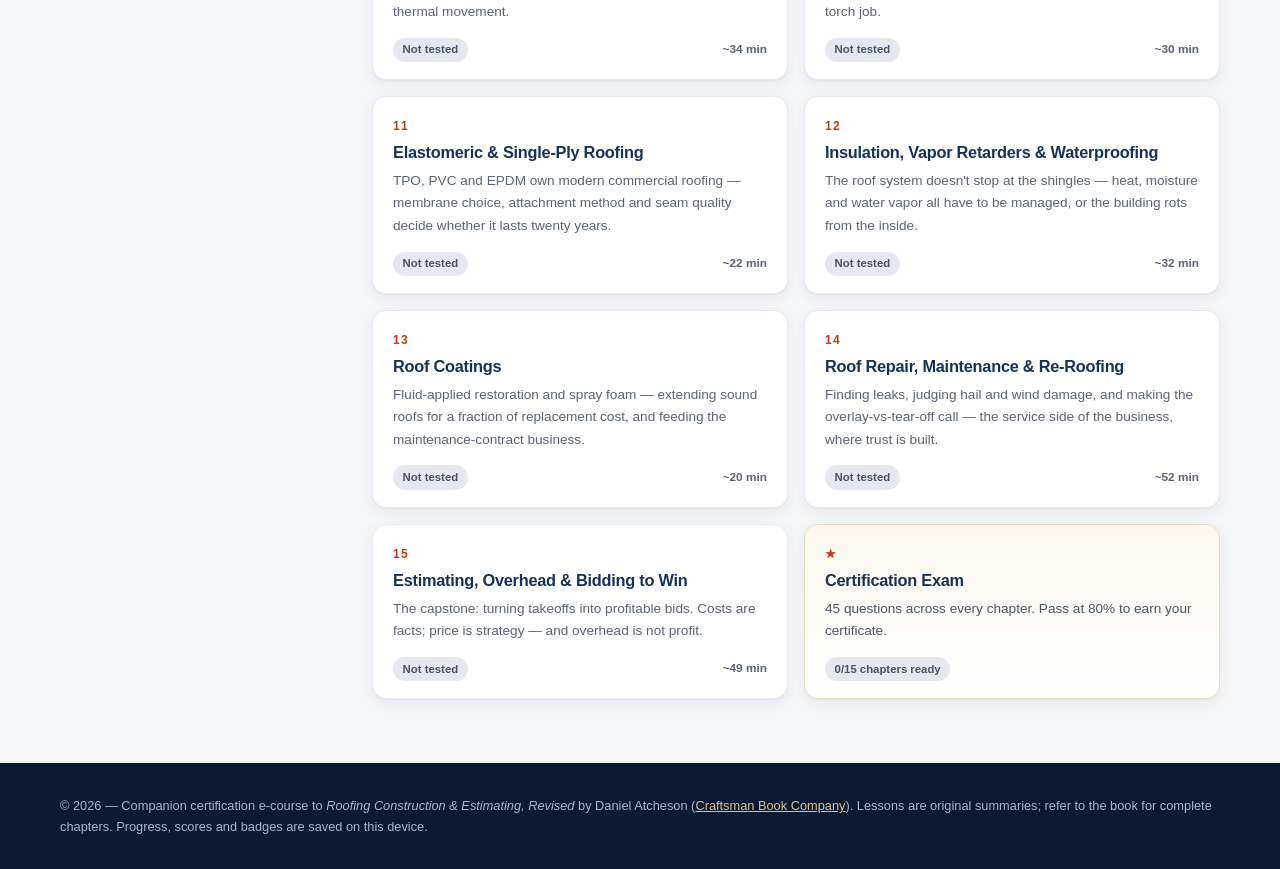
==== commit b62db5d1: "Modern visual reskin: clean sans type, gradient hero, elevated cards Full CSS redesign keeping every" ====
--- a/index.html
+++ b/index.html
@@ -4,8 +4,8 @@
   <meta charset="utf-8">
   <meta name="viewport" content="width=device-width, initial-scale=1">
   <title>Roofing Construction &amp; Estimating — Certification E-Course</title>
-  <meta name="description" content="A 12-chapter certification course companion to Roofing Construction & Estimating by Daniel Atcheson — detailed lessons, graded tests with fresh numbers every attempt, skill rankings, badges and a certification exam.">
-  <meta name="theme-color" content="#1e3358">
+  <meta name="description" content="A 15-chapter certification course companion to Roofing Construction & Estimating by Daniel Atcheson — detailed lessons, graded tests with fresh numbers every attempt, skill rankings, badges and a certification exam.">
+  <meta name="theme-color" content="#0f2444">
   <link rel="manifest" href="manifest.webmanifest">
   <link rel="icon" href="assets/icons/icon-192.png">
   <link rel="apple-touch-icon" href="assets/icons/icon-192.png">
--- a/assets/styles.css
+++ b/assets/styles.css
@@ -1,46 +1,71 @@
-/* Roofing Construction & Estimating — E-Course styles
-   Palette drawn from the book cover: deep navy, parchment, brick red. */
+/* Roofing Construction & Estimating — E-Course styles (modern reskin)
+   Identity: deep navy + ember orange + gold, clean sans type, soft
+   layered surfaces. All selectors preserved from the original build. */
 
 :root {
-  --navy: #1e3358;
-  --navy-dark: #162642;
-  --brick: #7a2e2e;
-  --parchment: #f3ecd7;
-  --paper: #faf8f2;
-  --ink: #2a2f38;
-  --muted: #6b7280;
-  --line: #e3ddcc;
+  --navy: #16325c;
+  --navy-deep: #0f2444;
+  --navy-ink: #0b1a33;
+  --ember: #b93d15;
+  --ember-hot: #9a3211;
+  --gold: #e3c08d;
+  --page: #f5f6f8;
+  --surface: #ffffff;
+  --ink: #1b2534;
+  --muted: #5b6472;
+  --line: #e5e8ee;
+  --line-strong: #d4d9e2;
   --green: #2e7d4f;
+  --green-text: #1d5c38;
   --green-bg: #e8f4ec;
   --red: #b23a3a;
+  --red-text: #8f2b2b;
   --red-bg: #fbecec;
   --amber-bg: #fdf4e3;
-  --radius: 10px;
-  --shadow: 0 2px 10px rgba(30, 51, 88, 0.08);
+  --amber-text: #775217;
+  --blue-bg: #e7f0fb;
+  --blue-text: #1c4374;
+  --chip-gray: #4a5361;
+  --radius: 14px;
+  --radius-sm: 10px;
+  --shadow: 0 1px 2px rgba(15, 36, 68, 0.05), 0 4px 16px rgba(15, 36, 68, 0.06);
+  --shadow-lift: 0 4px 8px rgba(15, 36, 68, 0.08), 0 12px 32px rgba(15, 36, 68, 0.12);
+  --font: -apple-system, BlinkMacSystemFont, "Segoe UI", Inter, Roboto, "Helvetica Neue", Arial, sans-serif;
 }
 
 * { box-sizing: border-box; }
 
 html { scroll-behavior: smooth; }
+@media (prefers-reduced-motion: reduce) {
+  html { scroll-behavior: auto; }
+  *, *::before, *::after { transition: none !important; animation: none !important; }
+}
 
 body {
   margin: 0;
-  font-family: Georgia, "Times New Roman", serif;
+  font-family: var(--font);
   color: var(--ink);
-  background: var(--paper);
+  background: var(--page);
   line-height: 1.65;
-}
-
-h1, h2, h3, .btn, .badge, .kicker, .card-meta, .side-nav, .site-header, .quiz-result {
-  font-family: "Segoe UI", -apple-system, BlinkMacSystemFont, Roboto, Helvetica, Arial, sans-serif;
+  -webkit-font-smoothing: antialiased;
+}
+
+h1, h2, h3 { letter-spacing: -0.015em; }
+
+:focus-visible {
+  outline: 3px solid var(--navy);
+  outline-offset: 2px;
+  border-radius: 4px;
 }
 
 /* ---------- header ---------- */
 
 .site-header {
-  background: var(--navy);
-  color: var(--parchment);
-  border-bottom: 4px solid var(--brick);
+  background: rgba(15, 36, 68, 0.92);
+  backdrop-filter: blur(10px);
+  -webkit-backdrop-filter: blur(10px);
+  color: #fff;
+  border-bottom: 1px solid rgba(255, 255, 255, 0.08);
   position: sticky;
   top: 0;
   z-index: 20;
@@ -54,30 +79,32 @@
   gap: 0.75rem;
 }
 .site-header .logo {
-  font-weight: 700;
-  font-size: 1.05rem;
-  letter-spacing: 0.04em;
-  color: var(--parchment);
+  font-weight: 800;
+  font-size: 1rem;
+  letter-spacing: 0.02em;
+  color: #fff;
   text-decoration: none;
 }
-.site-header .logo span { color: #d9b98a; }
+.site-header .logo span { color: var(--gold); font-weight: 600; }
 .site-header .book-link {
   margin-left: auto;
-  color: var(--parchment);
+  color: #fff;
   text-decoration: none;
-  font-size: 0.85rem;
-  border: 1px solid rgba(243, 236, 215, 0.4);
-  padding: 0.35rem 0.75rem;
+  font-size: 0.82rem;
+  font-weight: 600;
+  border: 1px solid rgba(255, 255, 255, 0.25);
+  padding: 0.4rem 0.9rem;
   border-radius: 999px;
   white-space: nowrap;
-}
-.site-header .book-link:hover { background: rgba(243, 236, 215, 0.12); }
+  transition: background 0.15s, border-color 0.15s;
+}
+.site-header .book-link:hover { background: rgba(255, 255, 255, 0.12); border-color: rgba(255, 255, 255, 0.45); }
 #menu-toggle {
   display: none;
   background: none;
-  border: 1px solid rgba(243, 236, 215, 0.4);
-  color: var(--parchment);
-  border-radius: 6px;
+  border: 1px solid rgba(255, 255, 255, 0.3);
+  color: #fff;
+  border-radius: 8px;
   font-size: 1.1rem;
   padding: 0.2rem 0.6rem;
   cursor: pointer;
@@ -101,7 +128,7 @@
   position: sticky;
   top: 76px;
   align-self: start;
-  background: #fff;
+  background: var(--surface);
   border: 1px solid var(--line);
   border-radius: var(--radius);
   padding: 1rem;
@@ -110,11 +137,12 @@
 .side-progress-label {
   display: flex;
   justify-content: space-between;
-  font-size: 0.8rem;
-  font-family: "Segoe UI", sans-serif;
+  font-size: 0.78rem;
+  font-weight: 600;
   color: var(--muted);
-  margin-bottom: 0.35rem;
-}
+  margin-bottom: 0.4rem;
+}
+.side-progress-label strong { color: var(--navy); }
 .track {
   height: 8px;
   background: var(--line);
@@ -123,9 +151,9 @@
 }
 .track-fill {
   height: 100%;
-  background: linear-gradient(90deg, var(--brick), var(--navy));
+  background: linear-gradient(90deg, var(--ember), var(--navy));
   border-radius: 999px;
-  transition: width 0.4s ease;
+  transition: width 0.5s cubic-bezier(0.22, 1, 0.36, 1);
 }
 .side-nav {
   display: flex;
@@ -137,14 +165,15 @@
   display: flex;
   align-items: baseline;
   gap: 0.5rem;
-  padding: 0.42rem 0.5rem;
-  border-radius: 6px;
+  padding: 0.45rem 0.6rem;
+  border-radius: 8px;
   color: var(--ink);
   text-decoration: none;
-  font-size: 0.85rem;
+  font-size: 0.84rem;
   line-height: 1.35;
-}
-.side-nav a:hover { background: var(--parchment); }
+  transition: background 0.12s;
+}
+.side-nav a:hover { background: var(--page); }
 .side-nav a.active { background: var(--navy); color: #fff; }
 .side-nav a.active .check { color: #9fd4ae; }
 .side-nav .check {
@@ -153,65 +182,108 @@
   color: var(--green);
   font-weight: 700;
 }
+.side-sep { border-top: 1px solid var(--line); margin: 0.5rem 0; }
 .reset-btn {
   margin-top: 1rem;
   width: 100%;
   background: none;
-  border: 1px dashed var(--line);
+  border: 1px dashed var(--line-strong);
   color: var(--muted);
   font-size: 0.75rem;
   padding: 0.4rem;
-  border-radius: 6px;
+  border-radius: 8px;
   cursor: pointer;
 }
-.reset-btn:hover { color: var(--red); border-color: var(--red); }
+.reset-btn:hover { color: var(--red-text); border-color: var(--red); }
 
 /* ---------- hero / home ---------- */
 
 .kicker {
   text-transform: uppercase;
   letter-spacing: 0.14em;
-  font-size: 0.72rem;
-  font-weight: 700;
-  color: var(--brick);
+  font-size: 0.7rem;
+  font-weight: 800;
+  color: var(--ember);
   margin: 0 0 0.5rem;
 }
 .hero {
-  background: var(--navy);
-  color: var(--parchment);
-  border-radius: var(--radius);
-  padding: 2.25rem 2rem;
-  border-bottom: 5px solid var(--brick);
-  box-shadow: var(--shadow);
-}
-.hero .kicker { color: #d9b98a; }
+  position: relative;
+  overflow: hidden;
+  background:
+    radial-gradient(900px 400px at 85% -20%, rgba(227, 192, 141, 0.18), transparent 60%),
+    radial-gradient(700px 500px at -10% 110%, rgba(185, 61, 21, 0.25), transparent 55%),
+    linear-gradient(135deg, var(--navy-deep) 0%, #1b3a66 100%);
+  color: #fff;
+  border-radius: calc(var(--radius) + 4px);
+  padding: 2.5rem 2.25rem;
+  box-shadow: var(--shadow-lift);
+}
+.hero .kicker { color: var(--gold); }
 .hero h1 {
   margin: 0 0 0.6rem;
-  font-size: clamp(1.6rem, 3.5vw, 2.4rem);
-  line-height: 1.15;
-}
-.hero .lede { color: #e9e2cd; max-width: 60ch; margin: 0; }
-.hero-actions { margin-top: 1.4rem; display: flex; gap: 0.75rem; flex-wrap: wrap; }
+  font-size: clamp(1.7rem, 3.6vw, 2.5rem);
+  font-weight: 800;
+  line-height: 1.12;
+}
+.hero .lede { color: #ccd6e4; max-width: 62ch; margin: 0; font-size: 1rem; }
+.hero-actions { margin-top: 1.5rem; display: flex; gap: 0.75rem; flex-wrap: wrap; }
 
 .btn {
   display: inline-block;
-  padding: 0.6rem 1.15rem;
-  border-radius: 8px;
-  border: 1px solid var(--navy);
+  padding: 0.65rem 1.25rem;
+  border-radius: 10px;
+  border: 1px solid var(--line-strong);
   color: var(--navy);
-  background: #fff;
+  background: var(--surface);
   text-decoration: none;
-  font-weight: 600;
+  font-weight: 700;
   font-size: 0.9rem;
+  font-family: var(--font);
   cursor: pointer;
-}
-.btn:hover { background: var(--parchment); }
+  transition: transform 0.12s, box-shadow 0.12s, background 0.12s;
+}
+.btn:hover { background: #f0f2f6; transform: translateY(-1px); box-shadow: var(--shadow); }
+.btn:active { transform: translateY(0); }
 .btn.primary {
-  background: var(--brick);
-  border-color: var(--brick);
+  background: var(--ember);
+  border-color: var(--ember);
   color: #fff;
-}
-.btn.primary:hover { background: #642424; }
+  box-shadow: 0 2px 8px rgba(185, 61, 21, 0.35);
+}
+.btn.primary:hover { background: var(--ember-hot); }
+.btn.ghost { background: transparent; border-color: rgba(255, 255, 255, 0.35); color: #fff; }
+.btn.ghost:hover { background: rgba(255, 255, 255, 0.12); box-shadow: none; }
+.btn.danger { border-color: var(--red); color: var(--red-text); }
+.btn.danger:hover { background: var(--red-bg); }
+.danger-zone { margin-top: 2.5rem; text-align: right; }
+
+/* ---------- stat strips & score panels ---------- */
+
+.stat-strip, .score-panel {
+  display: grid;
+  grid-template-columns: repeat(auto-fit, minmax(140px, 1fr));
+  gap: 0.75rem;
+  margin: 1.25rem 0;
+}
+.stat {
+  background: var(--surface);
+  border: 1px solid var(--line);
+  border-radius: var(--radius);
+  padding: 1rem;
+  text-align: center;
+  box-shadow: var(--shadow);
+}
+.stat strong { display: block; font-size: 1.5rem; font-weight: 800; color: var(--navy); letter-spacing: -0.02em; }
+.stat span { font-size: 0.74rem; font-weight: 600; color: var(--muted); line-height: 1.3; display: block; margin-top: 0.15rem; }
+.stat-cta { display: flex; align-items: center; justify-content: center; }
+
+.section-title {
+  color: var(--navy);
+  font-size: 1.1rem;
+  font-weight: 800;
+  margin: 2rem 0 0.85rem;
+}
+.muted { color: var(--muted); font-size: 0.88rem; }
 
 /* ---------- module cards ---------- */
 
@@ -222,29 +294,41 @@
   gap: 1rem;
 }
 .card {
+  position: relative;
   display: flex;
   flex-direction: column;
-  background: #fff;
-  border: 1px solid var(--line);
-  border-radius: var(--radius);
-  padding: 1.15rem 1.15rem 1rem;
+  background: var(--surface);
+  border: 1px solid var(--line);
+  border-radius: var(--radius);
+  padding: 1.25rem 1.25rem 1.05rem;
   text-decoration: none;
   color: var(--ink);
   box-shadow: var(--shadow);
-  transition: transform 0.15s ease, border-color 0.15s ease;
-}
-.card:hover { transform: translateY(-3px); border-color: var(--navy); }
+  transition: transform 0.16s, box-shadow 0.16s, border-color 0.16s;
+  overflow: hidden;
+}
+.card::before {
+  content: "";
+  position: absolute;
+  inset: 0 0 auto 0;
+  height: 3px;
+  background: linear-gradient(90deg, var(--ember), var(--gold));
+  transform: scaleX(0);
+  transform-origin: left;
+  transition: transform 0.22s;
+}
+.card:hover { transform: translateY(-4px); box-shadow: var(--shadow-lift); border-color: var(--line-strong); }
+.card:hover::before { transform: scaleX(1); }
 .card-num {
-  font-family: "Segoe UI", sans-serif;
   font-weight: 800;
-  font-size: 0.8rem;
-  color: var(--brick);
-  letter-spacing: 0.1em;
-}
-.card h3 { margin: 0.3rem 0 0.4rem; font-size: 1.05rem; line-height: 1.3; color: var(--navy); }
+  font-size: 0.75rem;
+  color: var(--ember);
+  letter-spacing: 0.12em;
+}
+.card h3 { margin: 0.35rem 0 0.4rem; font-size: 1.02rem; font-weight: 700; line-height: 1.3; color: var(--navy); }
 .card p {
   margin: 0;
-  font-size: 0.86rem;
+  font-size: 0.85rem;
   color: var(--muted);
   display: -webkit-box;
   -webkit-line-clamp: 3;
@@ -253,363 +337,131 @@
 }
 .card-meta {
   margin-top: auto;
-  padding-top: 0.85rem;
+  padding-top: 0.9rem;
   display: flex;
   justify-content: space-between;
   align-items: center;
-  font-size: 0.75rem;
+  font-size: 0.74rem;
+  font-weight: 600;
   color: var(--muted);
 }
-.exam-card { background: var(--parchment); border-color: #d9cfae; }
+.exam-card { background: linear-gradient(180deg, #fbf7ef, var(--surface)); border-color: #e8dcc4; }
 .exam-card p, .exam-card .card-meta { color: #4b5563; }
 
 .badge {
   display: inline-block;
-  font-size: 0.72rem;
+  font-size: 0.71rem;
   font-weight: 700;
-  padding: 0.15rem 0.55rem;
+  padding: 0.18rem 0.6rem;
   border-radius: 999px;
   background: var(--line);
-  color: #4a5361;
-}
-.badge.pass { background: var(--green-bg); color: #1d5c38; }
-.badge.retry { background: var(--amber-bg); color: #775217; }
+  color: var(--chip-gray);
+}
+.badge.pass { background: var(--green-bg); color: var(--green-text); }
+.badge.retry { background: var(--amber-bg); color: var(--amber-text); }
 
 /* ---------- lesson ---------- */
 
-.lesson-head { margin-bottom: 1.5rem; }
-.lesson-head h1 { margin: 0 0 0.5rem; color: var(--navy); font-size: clamp(1.5rem, 3vw, 2.1rem); line-height: 1.2; }
-.lede { font-size: 1.02rem; color: #4b5563; max-width: 68ch; }
+.lesson-head { margin-bottom: 1.4rem; }
+.lesson-head h1 {
+  margin: 0 0 0.5rem;
+  color: var(--navy-ink);
+  font-size: clamp(1.5rem, 3vw, 2.1rem);
+  font-weight: 800;
+  line-height: 1.15;
+}
+.lede { font-size: 1rem; color: #46505e; max-width: 68ch; }
 
 .lesson-section {
-  background: #fff;
-  border: 1px solid var(--line);
-  border-radius: var(--radius);
-  padding: 1.4rem 1.6rem;
+  background: var(--surface);
+  border: 1px solid var(--line);
+  border-radius: var(--radius);
+  padding: 1.5rem 1.75rem;
   margin-bottom: 1rem;
   box-shadow: var(--shadow);
 }
 .lesson-section h2 {
   margin: 0 0 0.7rem;
   color: var(--navy);
-  font-size: 1.15rem;
-  border-bottom: 2px solid var(--parchment);
-  padding-bottom: 0.4rem;
-}
-.lesson-section p { margin: 0.6rem 0; max-width: 72ch; }
+  font-size: 1.12rem;
+  font-weight: 800;
+}
+.lesson-section p { margin: 0.6rem 0; max-width: 74ch; }
+.lesson-section ul, .lesson-section ol { padding-left: 1.3rem; }
+.lesson-section li { margin: 0.3rem 0; }
 .lesson-section table {
-  border-collapse: collapse;
-  margin: 0.8rem 0;
-  font-size: 0.9rem;
-  font-family: "Segoe UI", sans-serif;
+  border-collapse: separate;
+  border-spacing: 0;
+  margin: 0.9rem 0;
+  font-size: 0.88rem;
+  border: 1px solid var(--line);
+  border-radius: var(--radius-sm);
+  overflow: hidden;
 }
 .lesson-section th, .lesson-section td {
-  border: 1px solid var(--line);
-  padding: 0.35rem 0.9rem;
+  padding: 0.45rem 1rem;
   text-align: center;
-}
-.lesson-section th { background: var(--parchment); color: var(--navy); }
-.lesson-section tr:nth-child(even) td { background: var(--paper); }
-
-.book-note {
-  background: var(--parchment);
-  border: 1px solid #d9cfae;
-  border-left: 4px solid var(--brick);
-  border-radius: var(--radius);
-  padding: 0.9rem 1.2rem;
-  font-size: 0.92rem;
-  margin-bottom: 1rem;
-}
-.book-note.warn { border-left-color: #c98a1b; background: var(--amber-bg); border-color: #ecd9b2; }
-.book-note a { color: var(--brick); }
-
-/* ---------- quiz ---------- */
-
-.quiz {
-  background: #fff;
-  border: 1px solid var(--line);
-  border-top: 4px solid var(--navy);
-  border-radius: var(--radius);
-  padding: 1.4rem 1.6rem;
-  margin-top: 1.5rem;
-  box-shadow: var(--shadow);
-}
-.quiz-head h2 { margin: 0 0 0.3rem; color: var(--navy); font-size: 1.2rem; }
-.quiz-head p { margin: 0 0 1rem; color: var(--muted); font-size: 0.9rem; }
-
-fieldset.q {
-  border: 1px solid var(--line);
-  border-radius: 8px;
-  margin: 0 0 0.9rem;
-  padding: 0.8rem 1rem;
-}
-fieldset.q legend {
-  font-weight: 600;
-  font-family: "Segoe UI", sans-serif;
-  font-size: 0.92rem;
-  padding: 0 0.4rem;
-  color: var(--navy);
-}
-label.opt {
-  display: flex;
-  gap: 0.5rem;
-  align-items: baseline;
-  padding: 0.28rem 0.4rem;
-  border-radius: 6px;
-  cursor: pointer;
-  font-size: 0.92rem;
-}
-label.opt:hover { background: var(--paper); }
-
-fieldset.q.correct { border-color: var(--green); background: var(--green-bg); }
-fieldset.q.wrong { border-color: var(--red); background: var(--red-bg); }
-fieldset.q.correct label.opt.is-answer span,
-fieldset.q.wrong label.opt.is-answer span { color: #1d5c38; font-weight: 700; }
-fieldset.q.wrong label.opt.is-answer span::after { content: " ← correct answer"; font-size: 0.78rem; }
-
-.quiz-actions { display: flex; align-items: center; gap: 1rem; flex-wrap: wrap; }
-.quiz-result { margin: 0; font-weight: 700; font-size: 0.95rem; }
-.quiz-result.pass { color: var(--green); }
-.quiz-result.fail { color: var(--red); }
-.quiz-result.warn { color: #775217; }
-
-.certificate {
-  margin-top: 1.5rem;
-  text-align: center;
-  background: var(--green-bg);
-  border: 2px solid var(--green);
-  border-radius: var(--radius);
-  padding: 1.6rem;
-}
-.certificate h2 { margin: 0 0 0.4rem; color: var(--green); }
-
-/* ---------- pager & footer ---------- */
-
-.pager {
-  display: flex;
-  justify-content: space-between;
-  gap: 1rem;
-  margin-top: 1.5rem;
-  flex-wrap: wrap;
-}
-
-.site-footer {
-  background: var(--navy-dark);
-  color: #b9c2d4;
-  font-size: 0.8rem;
-  font-family: "Segoe UI", sans-serif;
-}
-.site-footer .footer-bar {
-  max-width: 1200px;
-  margin: 0 auto;
-  padding: 1.1rem 1.25rem;
-}
-.site-footer a { color: #d9b98a; }
-
-/* ---------- stat strips & score panels ---------- */
-
-.stat-strip, .score-panel {
-  display: grid;
-  grid-template-columns: repeat(auto-fit, minmax(140px, 1fr));
-  gap: 0.75rem;
-  margin: 1.25rem 0;
-}
-.stat {
-  background: #fff;
-  border: 1px solid var(--line);
-  border-radius: var(--radius);
-  padding: 0.85rem 1rem;
-  text-align: center;
-  box-shadow: var(--shadow);
-  font-family: "Segoe UI", sans-serif;
-}
-.stat strong { display: block; font-size: 1.35rem; color: var(--navy); }
-.stat span { font-size: 0.75rem; color: var(--muted); line-height: 1.3; display: block; }
-.stat-cta { display: flex; align-items: center; justify-content: center; }
-
-.section-title {
-  color: var(--navy);
-  font-size: 1.15rem;
-  margin: 1.75rem 0 0.75rem;
-  border-bottom: 2px solid var(--parchment);
-  padding-bottom: 0.35rem;
-}
-.muted { color: var(--muted); font-size: 0.88rem; }
-
-.btn.ghost { background: transparent; border-color: rgba(243,236,215,0.5); color: var(--parchment); }
-.btn.ghost:hover { background: rgba(243,236,215,0.12); }
-.btn.danger { border-color: var(--red); color: var(--red); }
-.btn.danger:hover { background: var(--red-bg); }
-.danger-zone { margin-top: 2.5rem; text-align: right; }
-
-/* ---------- lesson rows ---------- */
-
-.lesson-row {
-  display: flex;
-  align-items: center;
-  gap: 0.8rem;
-  background: #fff;
-  border: 1px solid var(--line);
-  border-radius: 8px;
-  padding: 0.7rem 1rem;
-  margin-bottom: 0.5rem;
-  text-decoration: none;
-  color: var(--ink);
-  box-shadow: var(--shadow);
-  font-family: "Segoe UI", sans-serif;
-  font-size: 0.92rem;
-}
-.lesson-row:hover { border-color: var(--navy); }
-.lesson-row .check {
-  flex: none;
-  width: 1.7rem;
-  height: 1.7rem;
-  border-radius: 50%;
-  background: var(--parchment);
-  color: var(--navy);
-  display: flex;
-  align-items: center;
-  justify-content: center;
-  font-weight: 700;
-  font-size: 0.8rem;
-}
-.lesson-row.read .check { background: var(--green-bg); color: var(--green); }
-.lesson-t { flex: 1; font-weight: 600; }
-.lesson-min { color: var(--muted); font-size: 0.78rem; white-space: nowrap; }
-.lesson-body ol { padding-left: 1.3rem; }
+  border-bottom: 1px solid var(--line);
+}
+.lesson-section tr:last-child td { border-bottom: none; }
+.lesson-section th { background: var(--navy); color: #fff; font-weight: 700; }
+.lesson-section tr:nth-child(even) td { background: var(--page); }
+
 .tip {
   background: var(--amber-bg);
-  border-left: 4px solid #c98a1b;
-  border-radius: 6px;
-  padding: 0.7rem 1rem;
-  margin-top: 0.9rem;
-  font-size: 0.92rem;
-}
-
-/* ---------- mastery / skill rank ---------- */
-
-.mastery-box, .report {
-  background: #fff;
-  border: 1px solid var(--line);
-  border-radius: var(--radius);
-  padding: 1rem 1.2rem;
-  box-shadow: var(--shadow);
-}
-.report { margin-top: 1.25rem; }
-.report h2 { color: var(--navy); font-size: 1.1rem; margin: 0 0 0.75rem; }
-.report-ch { margin-bottom: 1rem; }
-.report-ch h3 { font-size: 0.95rem; color: var(--navy); margin: 0.5rem 0 0.4rem; font-family: "Segoe UI", sans-serif; }
-.cat-row {
-  display: flex;
-  align-items: center;
-  gap: 0.7rem;
-  padding: 0.4rem 0;
-  border-bottom: 1px dashed var(--line);
-  font-family: "Segoe UI", sans-serif;
-  font-size: 0.85rem;
-}
-.cat-row:last-child { border-bottom: none; }
-.cat-rank { color: var(--brick); font-weight: 800; width: 2rem; flex: none; }
-.cat-name { flex: 1; min-width: 8rem; font-weight: 600; }
-.cat-score { color: var(--muted); width: 3.2rem; text-align: right; flex: none; }
-.cat-bar { flex: 2; height: 8px; background: var(--line); border-radius: 999px; overflow: hidden; min-width: 60px; }
-.cat-bar-fill { display: block; height: 100%; border-radius: 999px; }
-.m-tag {
-  flex: none;
-  font-size: 0.72rem;
-  font-weight: 700;
-  padding: 0.15rem 0.55rem;
-  border-radius: 999px;
-  white-space: nowrap;
-}
-.m-nailed  { background: var(--green-bg); color: #1d5c38; }
-.cat-bar-fill.m-nailed { background: var(--green); }
-.m-solid   { background: #e7f0fb; color: #1c4374; }
-.cat-bar-fill.m-solid { background: #3f76bd; }
-.m-getting { background: var(--amber-bg); color: #775217; }
-.cat-bar-fill.m-getting { background: #d99a2b; }
-.m-punch   { background: var(--red-bg); color: #8f2b2b; }
-.cat-bar-fill.m-punch { background: var(--red); }
-.m-none    { background: var(--line); color: #4a5361; }
-
-.q-src { display: block; font-size: 0.72rem; color: var(--muted); font-weight: 400; margin-top: 0.15rem; }
-
-/* ---------- history tables ---------- */
-
-.table-scroll { overflow-x: auto; }
-table.history {
-  width: 100%;
-  border-collapse: collapse;
-  background: #fff;
-  border: 1px solid var(--line);
-  border-radius: var(--radius);
-  font-family: "Segoe UI", sans-serif;
-  font-size: 0.85rem;
-  box-shadow: var(--shadow);
-}
-table.history th, table.history td { padding: 0.55rem 0.8rem; text-align: left; border-bottom: 1px solid var(--line); }
-table.history th { background: var(--parchment); color: var(--navy); }
-table.history tr:last-child td { border-bottom: none; }
-table.history a { color: var(--navy); }
-
-/* ---------- badges ---------- */
-
-.badge-grid {
-  display: grid;
-  grid-template-columns: repeat(auto-fill, minmax(220px, 1fr));
-  gap: 1rem;
-}
-.badge-card {
-  background: #fff;
-  border: 1px solid var(--line);
-  border-radius: var(--radius);
-  padding: 1.2rem 1rem;
-  text-align: center;
-  box-shadow: var(--shadow);
-}
-.badge-card.locked { border-style: dashed; background: var(--paper); }
-.badge-card.locked .badge-icon { filter: grayscale(1); opacity: 0.45; }
-.badge-card.locked h3 { color: #4a5361; }
-.badge-card.earned { border-color: #d9b98a; background: linear-gradient(180deg, #fffdf6, #fff); }
-.badge-icon { font-size: 2.2rem; display: block; margin-bottom: 0.4rem; }
-.badge-card h3 { margin: 0 0 0.3rem; color: var(--navy); font-size: 1rem; }
-.badge-card p { margin: 0 0 0.6rem; font-size: 0.82rem; color: var(--muted); }
+  border-left: 3px solid #d99a2b;
+  border-radius: var(--radius-sm);
+  padding: 0.8rem 1.1rem;
+  margin-top: 1rem;
+  font-size: 0.9rem;
+}
+
+.book-note {
+  background: var(--surface);
+  border: 1px solid var(--line);
+  border-left: 3px solid var(--ember);
+  border-radius: var(--radius-sm);
+  padding: 0.95rem 1.25rem;
+  font-size: 0.9rem;
+  margin-bottom: 1rem;
+  box-shadow: var(--shadow);
+}
+.book-note.warn { border-left-color: #d99a2b; background: var(--amber-bg); border-color: #eee0c2; box-shadow: none; }
+.book-note a { color: var(--ember); font-weight: 700; }
 
 /* ---------- reading assignments & lesson recaps ---------- */
 
-.reading-note { border-left-color: var(--navy); background: #eef2f9; border-color: #cdd8ea; }
+.reading-note { border-left-color: var(--navy); background: #eef3fa; border-color: #d5e0ef; box-shadow: none; }
 .reading-note a { color: var(--navy); font-weight: 700; }
 
 .recap {
-  background: #fff;
-  border: 1px solid var(--line);
-  border-top: 4px solid var(--brick);
-  border-radius: var(--radius);
-  padding: 1.3rem 1.5rem;
+  background: var(--surface);
+  border: 1px solid var(--line);
+  border-radius: var(--radius);
+  padding: 1.4rem 1.6rem;
   margin-bottom: 1rem;
   box-shadow: var(--shadow);
 }
-.recap > h2 { margin: 0 0 0.9rem; color: var(--brick); font-size: 1.15rem; }
+.recap > h2 { margin: 0 0 1rem; color: var(--ember); font-size: 1.1rem; font-weight: 800; }
 .recap-grid {
   display: grid;
   grid-template-columns: repeat(auto-fit, minmax(260px, 1fr));
-  gap: 1rem;
+  gap: 1.1rem;
 }
 .recap-cell h3 {
-  margin: 0 0 0.4rem;
-  font-size: 0.85rem;
+  margin: 0 0 0.45rem;
+  font-size: 0.72rem;
+  font-weight: 800;
   text-transform: uppercase;
-  letter-spacing: 0.08em;
+  letter-spacing: 0.1em;
   color: var(--navy);
-  border-bottom: 2px solid var(--parchment);
-  padding-bottom: 0.25rem;
-}
-.recap-cell p { margin: 0; font-size: 0.92rem; }
+}
+.recap-cell p { margin: 0; font-size: 0.9rem; }
 .recap-cell ul { margin: 0; padding-left: 0; list-style: none; }
 .recap-cell li {
-  font-size: 0.88rem;
-  padding: 0.22rem 0;
-  border-bottom: 1px dashed var(--line);
+  font-size: 0.86rem;
+  padding: 0.25rem 0;
+  border-bottom: 1px solid var(--line);
   line-height: 1.45;
 }
 .recap-cell li:last-child { border-bottom: none; }
@@ -617,14 +469,13 @@
 /* ---------- name capture / leaderboard / feedback ---------- */
 
 .name-banner, .who-box {
-  background: #fff;
-  border: 1px solid var(--line);
-  border-left: 4px solid var(--brick);
-  border-radius: var(--radius);
-  padding: 0.9rem 1.2rem;
+  background: var(--surface);
+  border: 1px solid var(--line);
+  border-left: 3px solid var(--ember);
+  border-radius: var(--radius);
+  padding: 0.95rem 1.25rem;
   margin-bottom: 1.25rem;
-  font-family: "Segoe UI", sans-serif;
-  font-size: 0.92rem;
+  font-size: 0.9rem;
   box-shadow: var(--shadow);
 }
 .name-fields {
@@ -635,31 +486,165 @@
   vertical-align: middle;
 }
 .name-fields input {
-  padding: 0.45rem 0.7rem;
-  border: 1px solid var(--line);
+  padding: 0.5rem 0.75rem;
+  border: 1px solid var(--line-strong);
   border-radius: 8px;
   font-size: 0.9rem;
-  font-family: "Segoe UI", sans-serif;
+  font-family: var(--font);
   width: 10rem;
   max-width: 40vw;
 }
+.name-fields input:focus { border-color: var(--navy); }
 .who-box { border-left-color: var(--navy); margin-top: 1rem; }
-tr.me-row td { background: var(--parchment); font-weight: 700; }
+tr.me-row td { background: #fbf3e4; font-weight: 700; }
 .feedback-link {
   display: flex;
   align-items: baseline;
   gap: 0.5rem;
-  padding: 0.42rem 0.5rem;
+  padding: 0.45rem 0.6rem;
   margin-top: 0.4rem;
-  border-top: 1px dashed var(--line);
-  border-radius: 6px;
-  color: var(--brick) !important;
+  border-top: 1px solid var(--line);
+  border-radius: 8px;
+  color: var(--ember) !important;
   text-decoration: none;
+  font-size: 0.84rem;
+  font-weight: 700;
+}
+.feedback-link:hover { background: var(--red-bg); }
+
+/* ---------- mastery / skill rank ---------- */
+
+.mastery-box, .report {
+  background: var(--surface);
+  border: 1px solid var(--line);
+  border-radius: var(--radius);
+  padding: 1.1rem 1.35rem;
+  box-shadow: var(--shadow);
+}
+.report { margin-top: 1.25rem; }
+.report h2 { color: var(--navy); font-size: 1.05rem; font-weight: 800; margin: 0 0 0.75rem; }
+.report-ch { margin-bottom: 1rem; }
+.report-ch h3 { font-size: 0.92rem; color: var(--navy); margin: 0.5rem 0 0.4rem; font-weight: 700; }
+.cat-row {
+  display: flex;
+  align-items: center;
+  gap: 0.7rem;
+  padding: 0.45rem 0;
+  border-bottom: 1px solid var(--line);
   font-size: 0.85rem;
-  font-weight: 600;
-}
-.feedback-link:hover { background: var(--red-bg); }
-.side-sep { border-top: 1px dashed var(--line); margin: 0.4rem 0; }
+}
+.cat-row:last-child { border-bottom: none; }
+.cat-rank { color: var(--ember); font-weight: 800; width: 2rem; flex: none; }
+.cat-name { flex: 1; min-width: 8rem; font-weight: 600; }
+.cat-score { color: var(--muted); width: 3.2rem; text-align: right; flex: none; font-weight: 700; }
+.cat-bar { flex: 2; height: 8px; background: var(--line); border-radius: 999px; overflow: hidden; min-width: 60px; }
+.cat-bar-fill { display: block; height: 100%; border-radius: 999px; transition: width 0.5s cubic-bezier(0.22, 1, 0.36, 1); }
+.m-tag {
+  flex: none;
+  font-size: 0.71rem;
+  font-weight: 700;
+  padding: 0.18rem 0.6rem;
+  border-radius: 999px;
+  white-space: nowrap;
+}
+.m-nailed  { background: var(--green-bg); color: var(--green-text); }
+.cat-bar-fill.m-nailed { background: var(--green); }
+.m-solid   { background: var(--blue-bg); color: var(--blue-text); }
+.cat-bar-fill.m-solid { background: #3f76bd; }
+.m-getting { background: var(--amber-bg); color: var(--amber-text); }
+.cat-bar-fill.m-getting { background: #d99a2b; }
+.m-punch   { background: var(--red-bg); color: var(--red-text); }
+.cat-bar-fill.m-punch { background: var(--red); }
+.m-none    { background: var(--line); color: var(--chip-gray); }
+
+.q-src { display: block; font-size: 0.72rem; color: var(--muted); font-weight: 500; margin-top: 0.15rem; }
+
+/* ---------- history tables ---------- */
+
+.table-scroll { overflow-x: auto; border-radius: var(--radius); }
+table.history {
+  width: 100%;
+  border-collapse: separate;
+  border-spacing: 0;
+  background: var(--surface);
+  border: 1px solid var(--line);
+  border-radius: var(--radius);
+  overflow: hidden;
+  font-size: 0.85rem;
+  box-shadow: var(--shadow);
+}
+table.history th, table.history td { padding: 0.6rem 0.9rem; text-align: left; border-bottom: 1px solid var(--line); }
+table.history th {
+  background: var(--navy);
+  color: #fff;
+  font-weight: 700;
+  font-size: 0.78rem;
+  letter-spacing: 0.03em;
+}
+table.history tr:last-child td { border-bottom: none; }
+table.history a { color: var(--navy); font-weight: 600; }
+
+/* ---------- lesson rows ---------- */
+
+.lesson-row {
+  display: flex;
+  align-items: center;
+  gap: 0.85rem;
+  background: var(--surface);
+  border: 1px solid var(--line);
+  border-radius: var(--radius-sm);
+  padding: 0.8rem 1.1rem;
+  margin-bottom: 0.5rem;
+  text-decoration: none;
+  color: var(--ink);
+  box-shadow: var(--shadow);
+  font-size: 0.92rem;
+  transition: transform 0.12s, box-shadow 0.12s, border-color 0.12s;
+}
+.lesson-row:hover { border-color: var(--line-strong); transform: translateX(3px); box-shadow: var(--shadow-lift); }
+.lesson-row .check {
+  flex: none;
+  width: 1.8rem;
+  height: 1.8rem;
+  border-radius: 50%;
+  background: var(--page);
+  border: 1px solid var(--line-strong);
+  color: var(--navy);
+  display: flex;
+  align-items: center;
+  justify-content: center;
+  font-weight: 800;
+  font-size: 0.78rem;
+}
+.lesson-row.read .check { background: var(--green-bg); border-color: var(--green); color: var(--green-text); }
+.lesson-t { flex: 1; font-weight: 600; }
+.lesson-min { color: var(--muted); font-size: 0.76rem; font-weight: 600; white-space: nowrap; }
+.lesson-body ol { padding-left: 1.3rem; }
+
+/* ---------- badges ---------- */
+
+.badge-grid {
+  display: grid;
+  grid-template-columns: repeat(auto-fill, minmax(220px, 1fr));
+  gap: 1rem;
+}
+.badge-card {
+  background: var(--surface);
+  border: 1px solid var(--line);
+  border-radius: var(--radius);
+  padding: 1.4rem 1rem 1.2rem;
+  text-align: center;
+  box-shadow: var(--shadow);
+  transition: transform 0.15s, box-shadow 0.15s;
+}
+.badge-card.earned { border-color: #e2c99b; background: linear-gradient(180deg, #fdf9f0, var(--surface)); }
+.badge-card.earned:hover { transform: translateY(-3px); box-shadow: var(--shadow-lift); }
+.badge-card.locked { border-style: dashed; background: var(--page); box-shadow: none; }
+.badge-card.locked .badge-icon { filter: grayscale(1); opacity: 0.4; }
+.badge-card.locked h3 { color: var(--chip-gray); }
+.badge-icon { font-size: 2.4rem; display: block; margin-bottom: 0.45rem; }
+.badge-card h3 { margin: 0 0 0.3rem; color: var(--navy); font-size: 0.98rem; font-weight: 800; }
+.badge-card p { margin: 0 0 0.6rem; font-size: 0.8rem; color: var(--muted); }
 
 /* ---------- toasts ---------- */
 
@@ -671,49 +656,115 @@
   display: flex;
   flex-direction: column;
   gap: 0.5rem;
-  max-width: 320px;
+  max-width: 330px;
 }
 .toast {
-  background: var(--navy);
-  color: var(--parchment);
-  border-left: 4px solid #d9b98a;
-  border-radius: 8px;
-  padding: 0.8rem 1rem;
-  font-family: "Segoe UI", sans-serif;
-  font-size: 0.88rem;
-  box-shadow: 0 6px 24px rgba(22, 38, 66, 0.4);
+  background: var(--navy-deep);
+  color: #f1f4f9;
+  border: 1px solid rgba(255, 255, 255, 0.12);
+  border-left: 3px solid var(--gold);
+  border-radius: 12px;
+  padding: 0.85rem 1.05rem;
+  font-size: 0.87rem;
+  box-shadow: 0 8px 30px rgba(11, 26, 51, 0.45);
   opacity: 0;
   transform: translateY(12px);
   transition: opacity 0.3s, transform 0.3s;
 }
 .toast.show { opacity: 1; transform: translateY(0); }
 
-/* ---------- certificate ---------- */
+/* ---------- quiz ---------- */
+
+.quiz {
+  background: var(--surface);
+  border: 1px solid var(--line);
+  border-radius: var(--radius);
+  padding: 1.5rem 1.75rem;
+  margin-top: 1.5rem;
+  box-shadow: var(--shadow);
+}
+.quiz-head h2 { margin: 0 0 0.3rem; color: var(--navy); font-size: 1.15rem; font-weight: 800; }
+.quiz-head p { margin: 0 0 1rem; color: var(--muted); font-size: 0.88rem; }
+
+fieldset.q {
+  border: 1px solid var(--line);
+  border-radius: var(--radius-sm);
+  margin: 0 0 1rem;
+  padding: 0.9rem 1.1rem;
+  transition: border-color 0.15s;
+}
+fieldset.q legend {
+  font-weight: 700;
+  font-size: 0.92rem;
+  padding: 0 0.45rem;
+  color: var(--navy-ink);
+}
+label.opt {
+  display: flex;
+  gap: 0.6rem;
+  align-items: baseline;
+  padding: 0.45rem 0.65rem;
+  margin: 0.25rem 0;
+  border: 1px solid transparent;
+  border-radius: 8px;
+  cursor: pointer;
+  font-size: 0.92rem;
+  transition: background 0.12s, border-color 0.12s;
+}
+label.opt:hover { background: var(--page); border-color: var(--line); }
+label.opt:has(input:checked) { background: #eef3fa; border-color: var(--navy); }
+label.opt input { accent-color: var(--navy); }
+
+fieldset.q.correct { border-color: var(--green); background: var(--green-bg); }
+fieldset.q.wrong { border-color: var(--red); background: var(--red-bg); }
+fieldset.q.correct label.opt:hover, fieldset.q.wrong label.opt:hover { background: transparent; border-color: transparent; }
+fieldset.q.correct label.opt.is-answer span,
+fieldset.q.wrong label.opt.is-answer span { color: var(--green-text); font-weight: 700; }
+fieldset.q.wrong label.opt.is-answer span::after { content: " ← correct answer"; font-size: 0.78rem; }
+
+.quiz-actions { display: flex; align-items: center; gap: 1rem; flex-wrap: wrap; }
+.quiz-result { margin: 0; font-weight: 800; font-size: 0.95rem; }
+.quiz-result.pass { color: var(--green-text); }
+.quiz-result.fail { color: var(--red-text); }
+.quiz-result.warn { color: var(--amber-text); }
+
+.certificate {
+  margin-top: 1.5rem;
+  text-align: center;
+  background: var(--green-bg);
+  border: 2px solid var(--green);
+  border-radius: var(--radius);
+  padding: 1.6rem;
+}
+.certificate h2 { margin: 0 0 0.4rem; color: var(--green-text); }
+
+/* ---------- certificate document ---------- */
 
 .cert-controls { display: flex; gap: 0.75rem; flex-wrap: wrap; margin-bottom: 1.25rem; }
 .cert-name-input {
   flex: 1;
   min-width: 220px;
-  padding: 0.6rem 0.9rem;
-  border: 1px solid var(--line);
-  border-radius: 8px;
+  padding: 0.65rem 0.95rem;
+  border: 1px solid var(--line-strong);
+  border-radius: 10px;
   font-size: 0.95rem;
-  font-family: "Segoe UI", sans-serif;
-}
-.certificate-doc { background: #fff; padding: 1.25rem; border-radius: var(--radius); box-shadow: var(--shadow); }
+  font-family: var(--font);
+}
+.certificate-doc { background: var(--surface); padding: 1.25rem; border-radius: var(--radius); box-shadow: var(--shadow); }
 .cert-border {
   border: 6px double var(--navy);
-  outline: 2px solid var(--brick);
+  outline: 2px solid var(--ember);
   outline-offset: -14px;
   padding: 3rem 2rem;
   text-align: center;
-  background: var(--paper);
-}
-.cert-brand { letter-spacing: 0.3em; font-weight: 700; color: var(--navy); font-family: "Segoe UI", sans-serif; font-size: 0.85rem; margin: 0; }
+  background: #fdfcfa;
+}
+.cert-brand { letter-spacing: 0.3em; font-weight: 800; color: var(--navy); font-size: 0.85rem; margin: 0; }
 .cert-sub { color: var(--muted); font-size: 0.8rem; margin: 0.3rem 0 1.5rem; }
-.cert-border h2 { font-size: 2rem; color: var(--brick); margin: 0 0 1.2rem; }
+.cert-border h2 { font-size: 2rem; color: var(--ember); margin: 0 0 1.2rem; font-weight: 800; }
 .cert-awarded { color: var(--ink); font-size: 0.95rem; margin: 0.4rem 0; }
 .cert-name {
+  font-family: Georgia, "Times New Roman", serif;
   font-size: 2.2rem;
   color: var(--navy);
   margin: 0.6rem 0;
@@ -729,7 +780,6 @@
   margin-top: 2.5rem;
   color: var(--muted);
   font-size: 0.85rem;
-  font-family: "Segoe UI", sans-serif;
 }
 
 @media print {
@@ -738,6 +788,28 @@
   body { background: #fff; }
   .certificate-doc { box-shadow: none; padding: 0; }
 }
+
+/* ---------- pager & footer ---------- */
+
+.pager {
+  display: flex;
+  justify-content: space-between;
+  gap: 1rem;
+  margin-top: 1.5rem;
+  flex-wrap: wrap;
+}
+
+.site-footer {
+  background: var(--navy-ink);
+  color: #aab6c9;
+  font-size: 0.8rem;
+}
+.site-footer .footer-bar {
+  max-width: 1200px;
+  margin: 0 auto;
+  padding: 1.2rem 1.25rem;
+}
+.site-footer a { color: var(--gold); }
 
 /* ---------- responsive ---------- */
 
@@ -753,6 +825,6 @@
   .sidebar.open { display: block; }
   #menu-toggle { display: block; }
   .site-header .book-link { display: none; }
-  .hero { padding: 1.6rem 1.25rem; }
-  .lesson-section, .quiz { padding: 1.1rem 1rem; }
-}
+  .hero { padding: 1.8rem 1.35rem; }
+  .lesson-section, .quiz { padding: 1.15rem 1.05rem; }
+}
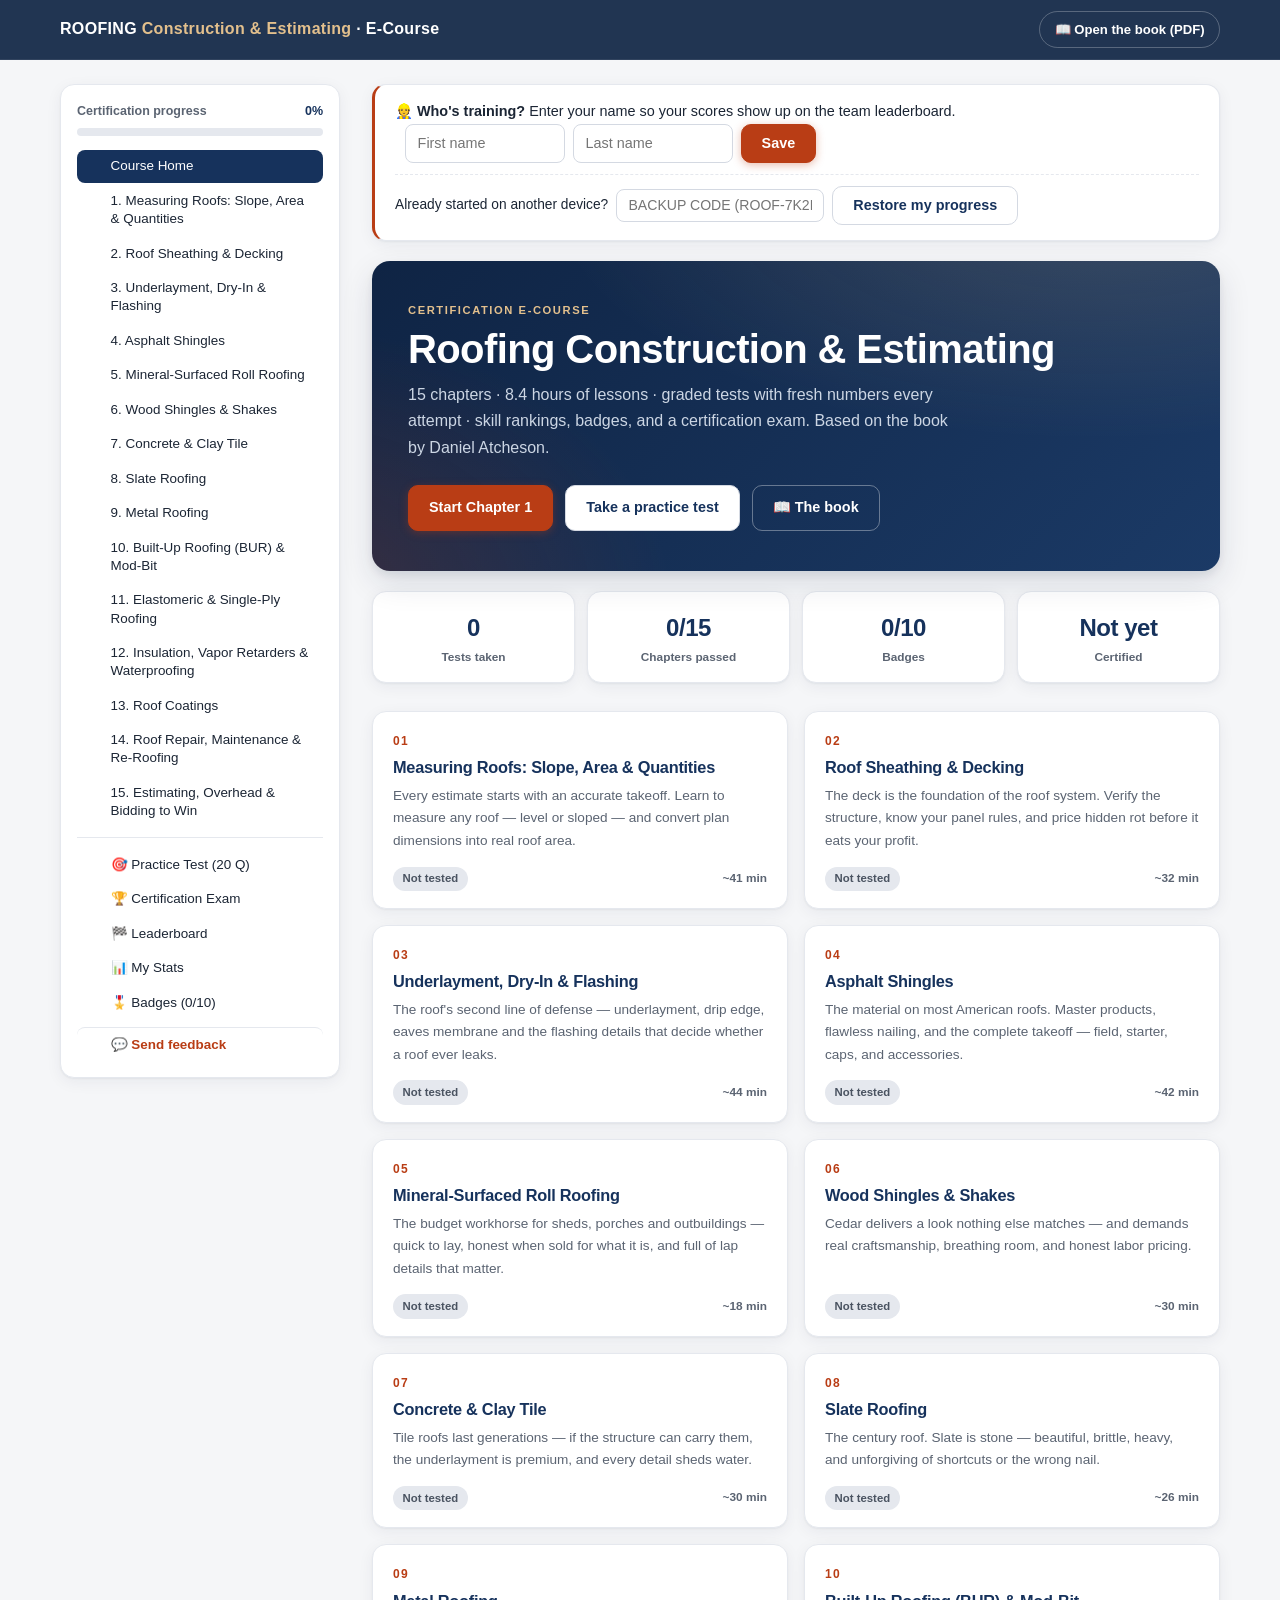
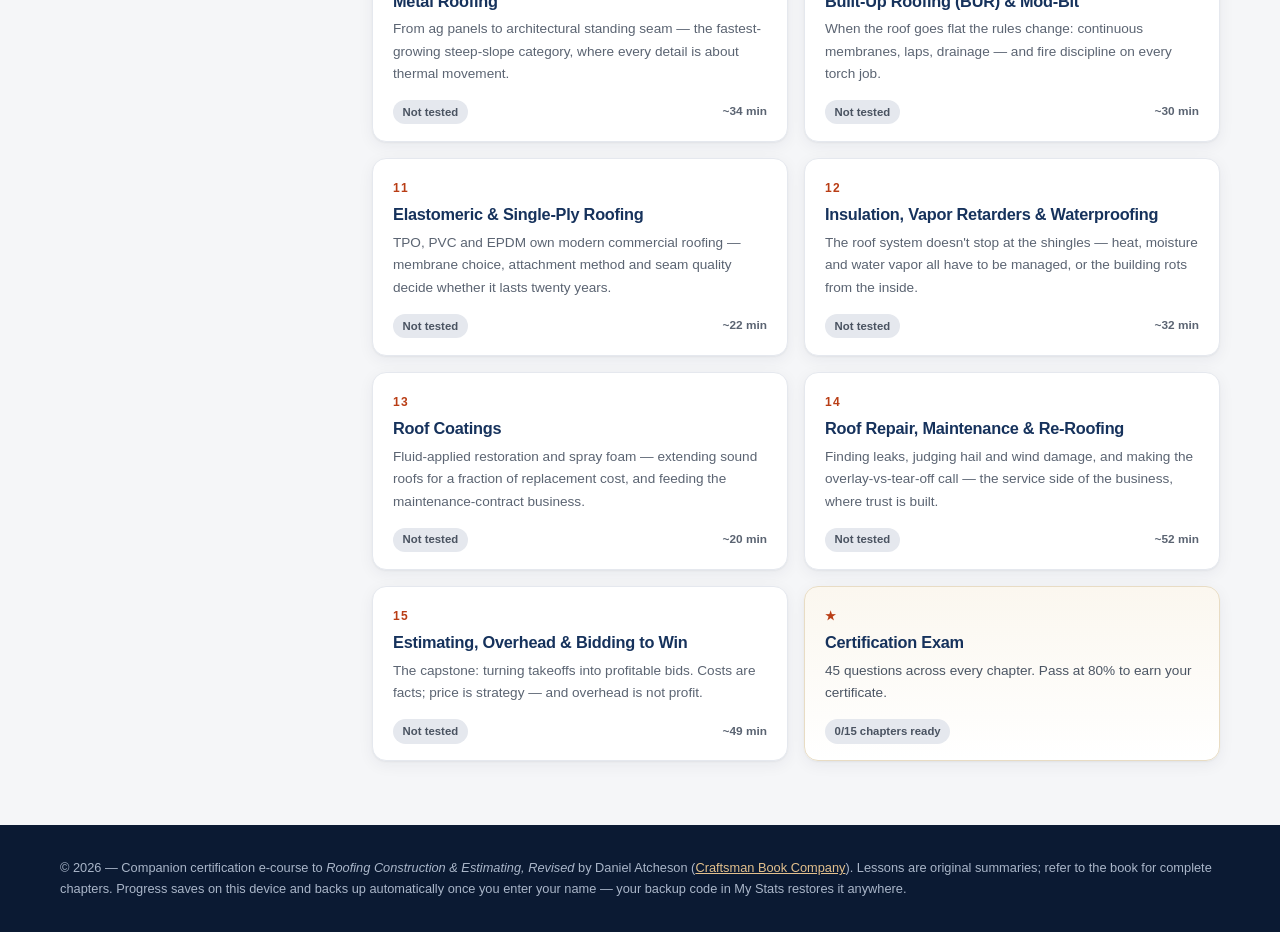
==== commit fe42eee8: "Fix stale counts left from the 15-chapter restructure - Chapter Boss badge description said 'all 12 " ====
--- a/index.html
+++ b/index.html
@@ -31,7 +31,7 @@
     <div class="footer-bar">
       <p>&copy; <span id="year"></span> — Companion certification e-course to <em>Roofing Construction &amp; Estimating, Revised</em> by Daniel Atcheson
         (<a href="https://craftsman-book.com/" target="_blank" rel="noopener">Craftsman Book Company</a>).
-        Lessons are original summaries; refer to the book for complete chapters. Progress, scores and badges are saved on this device.</p>
+        Lessons are original summaries; refer to the book for complete chapters. Progress saves on this device and backs up automatically once you enter your name — your backup code in My Stats restores it anywhere.</p>
     </div>
   </footer>
 
--- a/assets/styles.css
+++ b/assets/styles.css
@@ -496,6 +496,41 @@
 }
 .name-fields input:focus { border-color: var(--navy); }
 .who-box { border-left-color: var(--navy); margin-top: 1rem; }
+.sync-box { border-left-color: #3f76bd; }
+.sync-code {
+  display: inline-block;
+  font-weight: 800;
+  font-size: 1.05rem;
+  letter-spacing: 0.08em;
+  color: var(--navy);
+  background: var(--blue-bg);
+  border: 1px dashed #9db8dd;
+  border-radius: 8px;
+  padding: 0.15rem 0.7rem;
+  margin-left: 0.3rem;
+  user-select: all;
+}
+.restore-row {
+  display: flex;
+  align-items: center;
+  gap: 0.5rem;
+  flex-wrap: wrap;
+  margin-top: 0.7rem;
+  padding-top: 0.7rem;
+  border-top: 1px dashed var(--line);
+  font-size: 0.86rem;
+}
+.restore-row input {
+  padding: 0.45rem 0.7rem;
+  border: 1px solid var(--line-strong);
+  border-radius: 8px;
+  font-size: 0.88rem;
+  font-family: var(--font);
+  width: 13rem;
+  max-width: 55vw;
+  text-transform: uppercase;
+}
+.restore-status { font-size: 0.8rem; font-weight: 600; color: var(--muted); }
 tr.me-row td { background: #fbf3e4; font-weight: 700; }
 .feedback-link {
   display: flex;
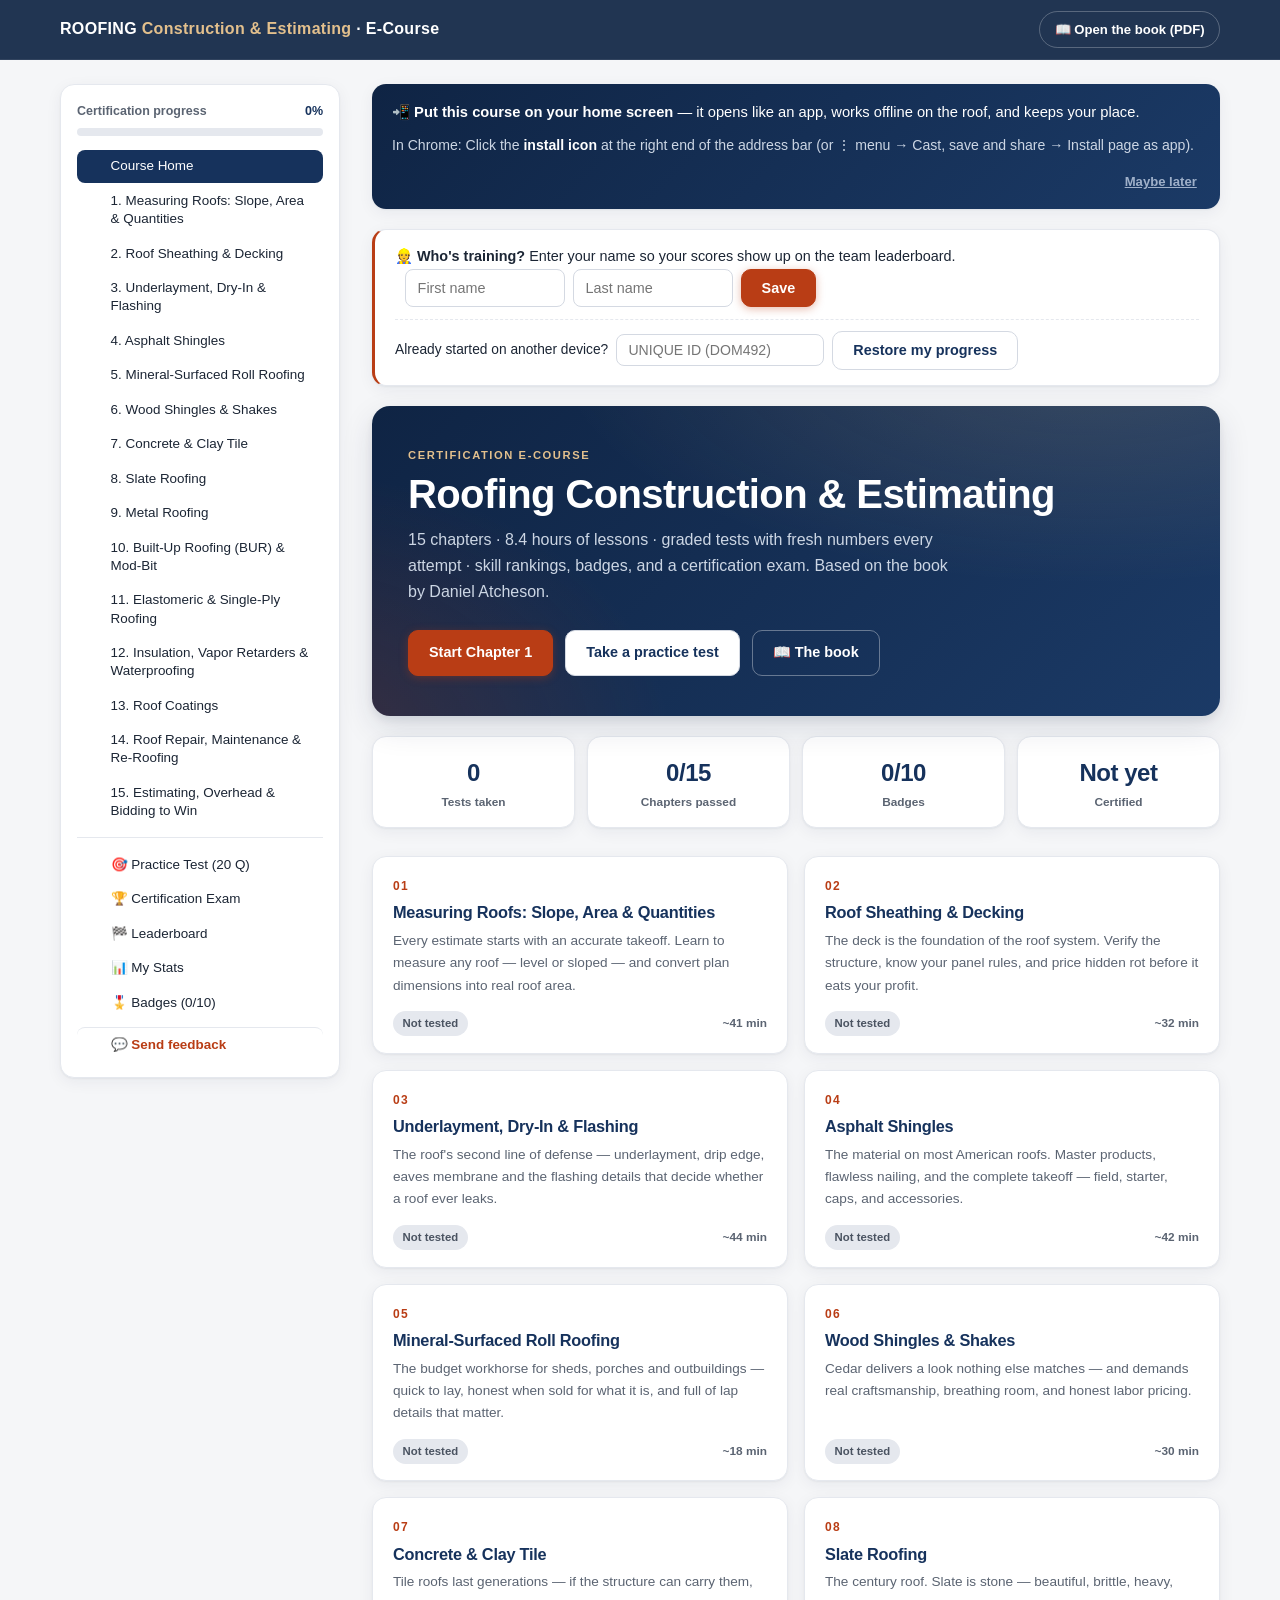
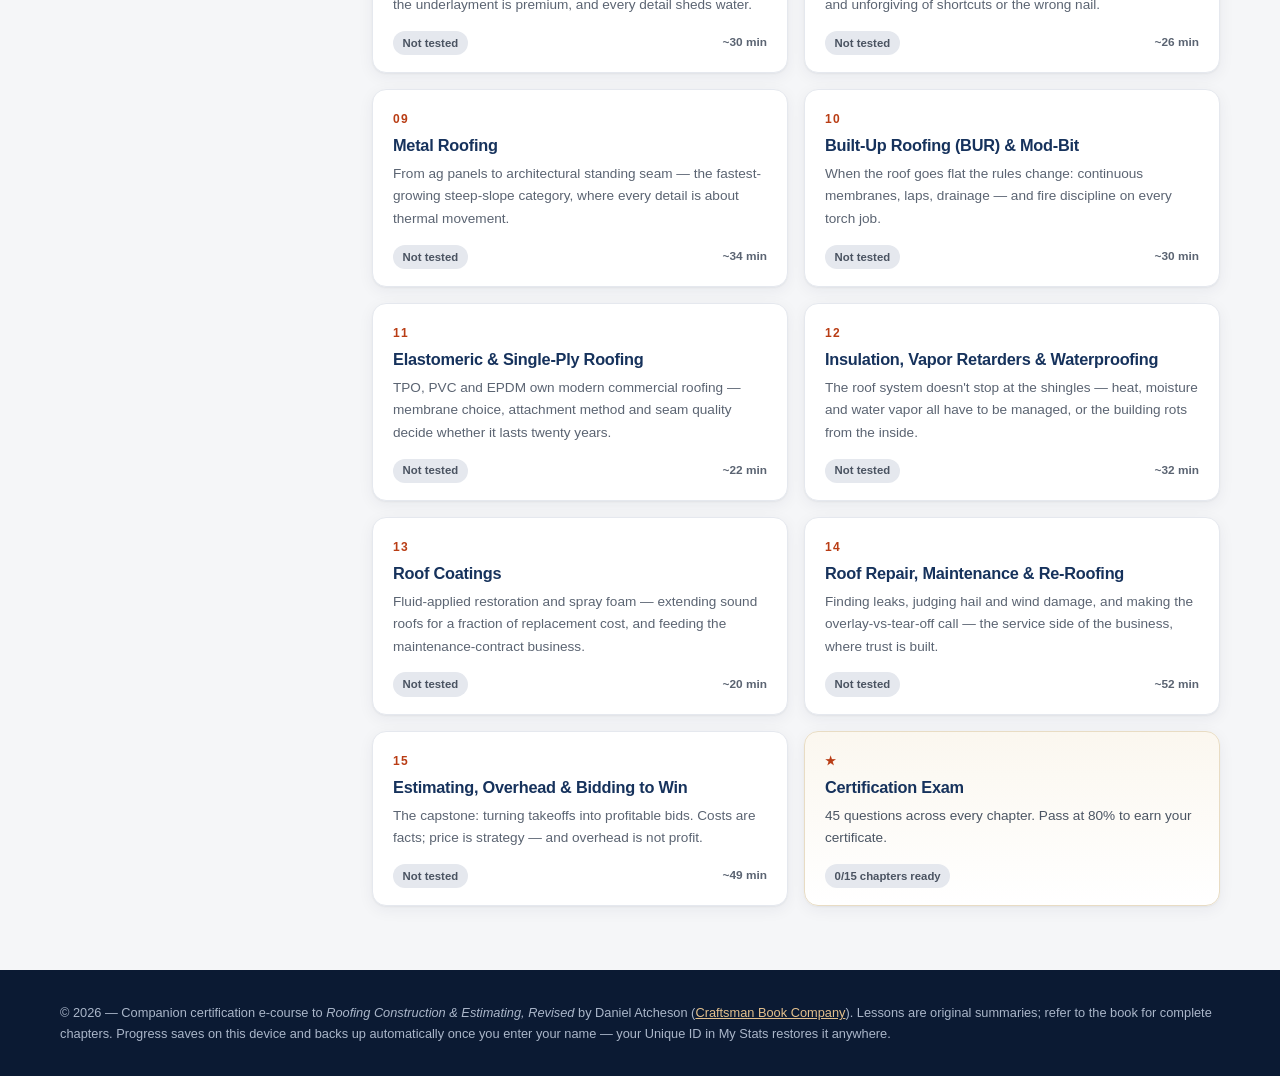
==== commit 758ec1d0: "Unique IDs, name-based format, ID popup, add-to-home-screen prompt - 'Backup code' renamed to 'Uniqu" ====
--- a/index.html
+++ b/index.html
@@ -31,10 +31,17 @@
     <div class="footer-bar">
       <p>&copy; <span id="year"></span> — Companion certification e-course to <em>Roofing Construction &amp; Estimating, Revised</em> by Daniel Atcheson
         (<a href="https://craftsman-book.com/" target="_blank" rel="noopener">Craftsman Book Company</a>).
-        Lessons are original summaries; refer to the book for complete chapters. Progress saves on this device and backs up automatically once you enter your name — your backup code in My Stats restores it anywhere.</p>
+        Lessons are original summaries; refer to the book for complete chapters. Progress saves on this device and backs up automatically once you enter your name — your Unique ID in My Stats restores it anywhere.</p>
     </div>
   </footer>
 
+  <script>
+    // Captured early so the install banner can offer one-tap install on Chrome.
+    window.addEventListener("beforeinstallprompt", function (e) {
+      e.preventDefault();
+      window.__deferredInstall = e;
+    });
+  </script>
   <script src="assets/course-data.js"></script>
   <script src="assets/course-extras.js"></script>
   <script src="assets/course.js"></script>
--- a/assets/styles.css
+++ b/assets/styles.css
@@ -531,6 +531,78 @@
   text-transform: uppercase;
 }
 .restore-status { font-size: 0.8rem; font-weight: 600; color: var(--muted); }
+
+/* ---------- Unique ID modal ---------- */
+
+.modal-overlay {
+  position: fixed;
+  inset: 0;
+  z-index: 200;
+  background: rgba(11, 26, 51, 0.6);
+  backdrop-filter: blur(3px);
+  display: flex;
+  align-items: center;
+  justify-content: center;
+  padding: 1.25rem;
+}
+.modal-card {
+  background: var(--surface);
+  border-radius: var(--radius);
+  box-shadow: var(--shadow-lift);
+  padding: 1.75rem 1.75rem 1.5rem;
+  max-width: 420px;
+  width: 100%;
+  text-align: center;
+}
+.modal-card h2 { margin: 0 0 0.75rem; color: var(--navy); font-size: 1.25rem; font-weight: 800; }
+.modal-id {
+  font-size: 2.4rem;
+  font-weight: 800;
+  letter-spacing: 0.14em;
+  color: var(--navy);
+  background: var(--blue-bg);
+  border: 2px dashed #9db8dd;
+  border-radius: var(--radius-sm);
+  padding: 0.6rem 1rem;
+  margin: 0 0 0.9rem;
+  user-select: all;
+}
+.modal-card p { font-size: 0.92rem; color: var(--ink); margin: 0 0 1rem; }
+.modal-actions { display: flex; gap: 0.75rem; justify-content: center; flex-wrap: wrap; }
+
+/* ---------- install banner ---------- */
+
+.install-banner {
+  background: linear-gradient(135deg, var(--navy-deep), #1b3a66);
+  color: #fff;
+  border-radius: var(--radius);
+  padding: 1rem 1.25rem;
+  margin-bottom: 1.25rem;
+  font-size: 0.92rem;
+  box-shadow: var(--shadow);
+}
+.install-steps {
+  display: flex;
+  align-items: center;
+  gap: 0.9rem;
+  flex-wrap: wrap;
+  margin-top: 0.6rem;
+  font-size: 0.88rem;
+  color: #ccd6e4;
+}
+.install-steps strong { color: #fff; }
+.install-dismiss {
+  background: none;
+  border: none;
+  color: #9fb0c9;
+  font-size: 0.82rem;
+  font-weight: 600;
+  cursor: pointer;
+  text-decoration: underline;
+  padding: 0.2rem;
+  margin-left: auto;
+}
+.install-dismiss:hover { color: #fff; }
 tr.me-row td { background: #fbf3e4; font-weight: 700; }
 .feedback-link {
   display: flex;
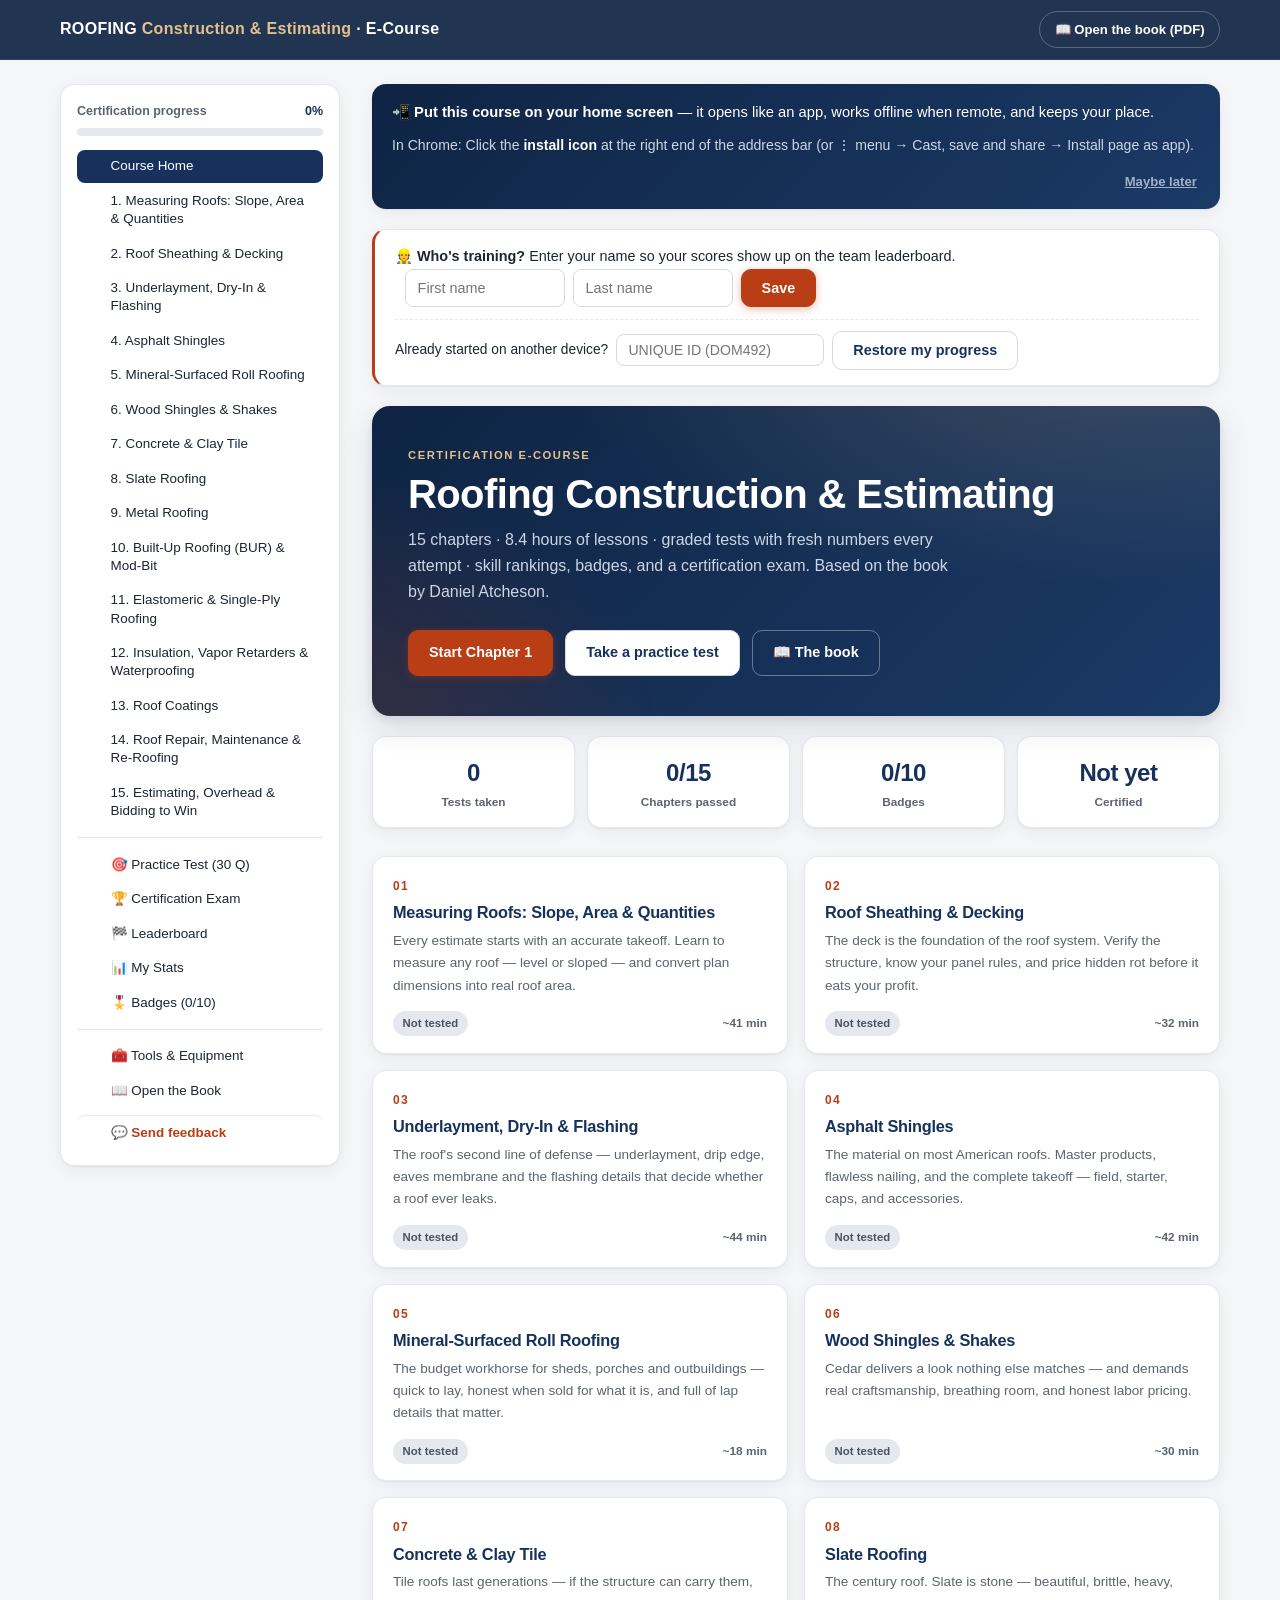
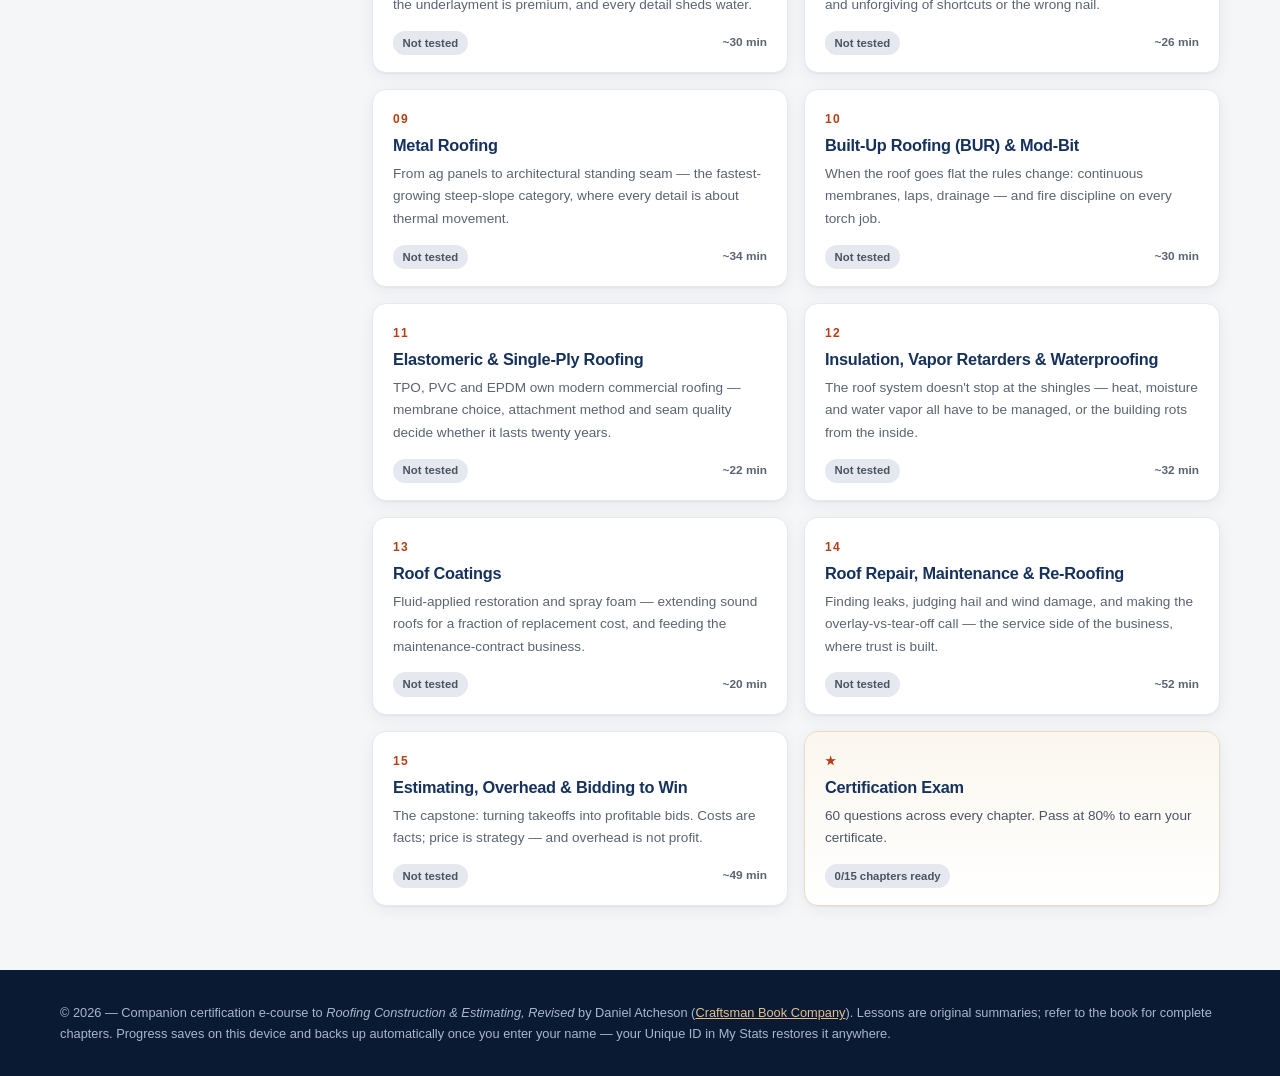
==== commit 355832ed: "10-question chapter tests, answer explanations, miss review, exam gate, cert sharing - Chapter tests" ====
--- a/index.html
+++ b/index.html
@@ -44,6 +44,7 @@
   </script>
   <script src="assets/course-data.js"></script>
   <script src="assets/course-extras.js"></script>
+  <script src="assets/course-explain.js"></script>
   <script src="assets/course.js"></script>
   <script>
     (function () {
--- a/assets/styles.css
+++ b/assets/styles.css
@@ -753,6 +753,37 @@
 .badge-card h3 { margin: 0 0 0.3rem; color: var(--navy); font-size: 0.98rem; font-weight: 800; }
 .badge-card p { margin: 0 0 0.6rem; font-size: 0.8rem; color: var(--muted); }
 
+/* ---------- gear page ---------- */
+
+.gear-grid {
+  display: grid;
+  grid-template-columns: repeat(auto-fill, minmax(300px, 1fr));
+  gap: 1rem;
+  margin-bottom: 1.25rem;
+}
+.gear-card {
+  background: var(--surface);
+  border: 1px solid var(--line);
+  border-radius: var(--radius);
+  padding: 1.2rem 1.35rem;
+  box-shadow: var(--shadow);
+}
+.gear-card h2 {
+  margin: 0 0 0.6rem;
+  color: var(--navy);
+  font-size: 1.05rem;
+  font-weight: 800;
+}
+.gear-card ul { margin: 0; padding: 0; list-style: none; }
+.gear-card li {
+  padding: 0.45rem 0;
+  border-bottom: 1px solid var(--line);
+  font-size: 0.88rem;
+  line-height: 1.4;
+}
+.gear-card li:last-child { border-bottom: none; }
+.gear-note { display: block; color: var(--muted); font-size: 0.8rem; margin-top: 0.1rem; }
+
 /* ---------- toasts ---------- */
 
 #toasts {
@@ -830,6 +861,47 @@
 fieldset.q.wrong label.opt.is-answer span::after { content: " ← correct answer"; font-size: 0.78rem; }
 
 .quiz-actions { display: flex; align-items: center; gap: 1rem; flex-wrap: wrap; }
+
+.explain {
+  margin: 0.5rem 0 0.15rem;
+  padding: 0.55rem 0.8rem;
+  background: var(--blue-bg);
+  border-left: 3px solid #3f76bd;
+  border-radius: 6px;
+  font-size: 0.85rem;
+  color: var(--blue-text);
+}
+.review-filter { display: flex; gap: 0.6rem; margin: 0.4rem 0 1rem; flex-wrap: wrap; }
+.review-filter .btn { padding: 0.45rem 0.9rem; font-size: 0.82rem; }
+
+/* paginated test navigation */
+.quiz-progress-row {
+  display: flex;
+  justify-content: space-between;
+  align-items: baseline;
+  gap: 1rem;
+}
+.quiz-restart {
+  background: none;
+  border: none;
+  color: var(--muted);
+  font-size: 0.78rem;
+  font-weight: 600;
+  cursor: pointer;
+  text-decoration: underline;
+  padding: 0.2rem;
+  white-space: nowrap;
+}
+.quiz-restart:hover { color: var(--ember); }
+.quiz-autosave { margin: 0.4rem 0 0.8rem; font-size: 0.76rem; font-weight: 600; color: var(--muted); }
+.quiz-nav {
+  display: flex;
+  justify-content: space-between;
+  gap: 1rem;
+  margin-top: 1.25rem;
+}
+.quiz-nav .btn { min-width: 7.5rem; padding: 0.8rem 1.4rem; font-size: 0.95rem; }
+.quiz-nav .btn:disabled { opacity: 0.4; cursor: default; transform: none; box-shadow: none; }
 .quiz-result { margin: 0; font-weight: 800; font-size: 0.95rem; }
 .quiz-result.pass { color: var(--green-text); }
 .quiz-result.fail { color: var(--red-text); }
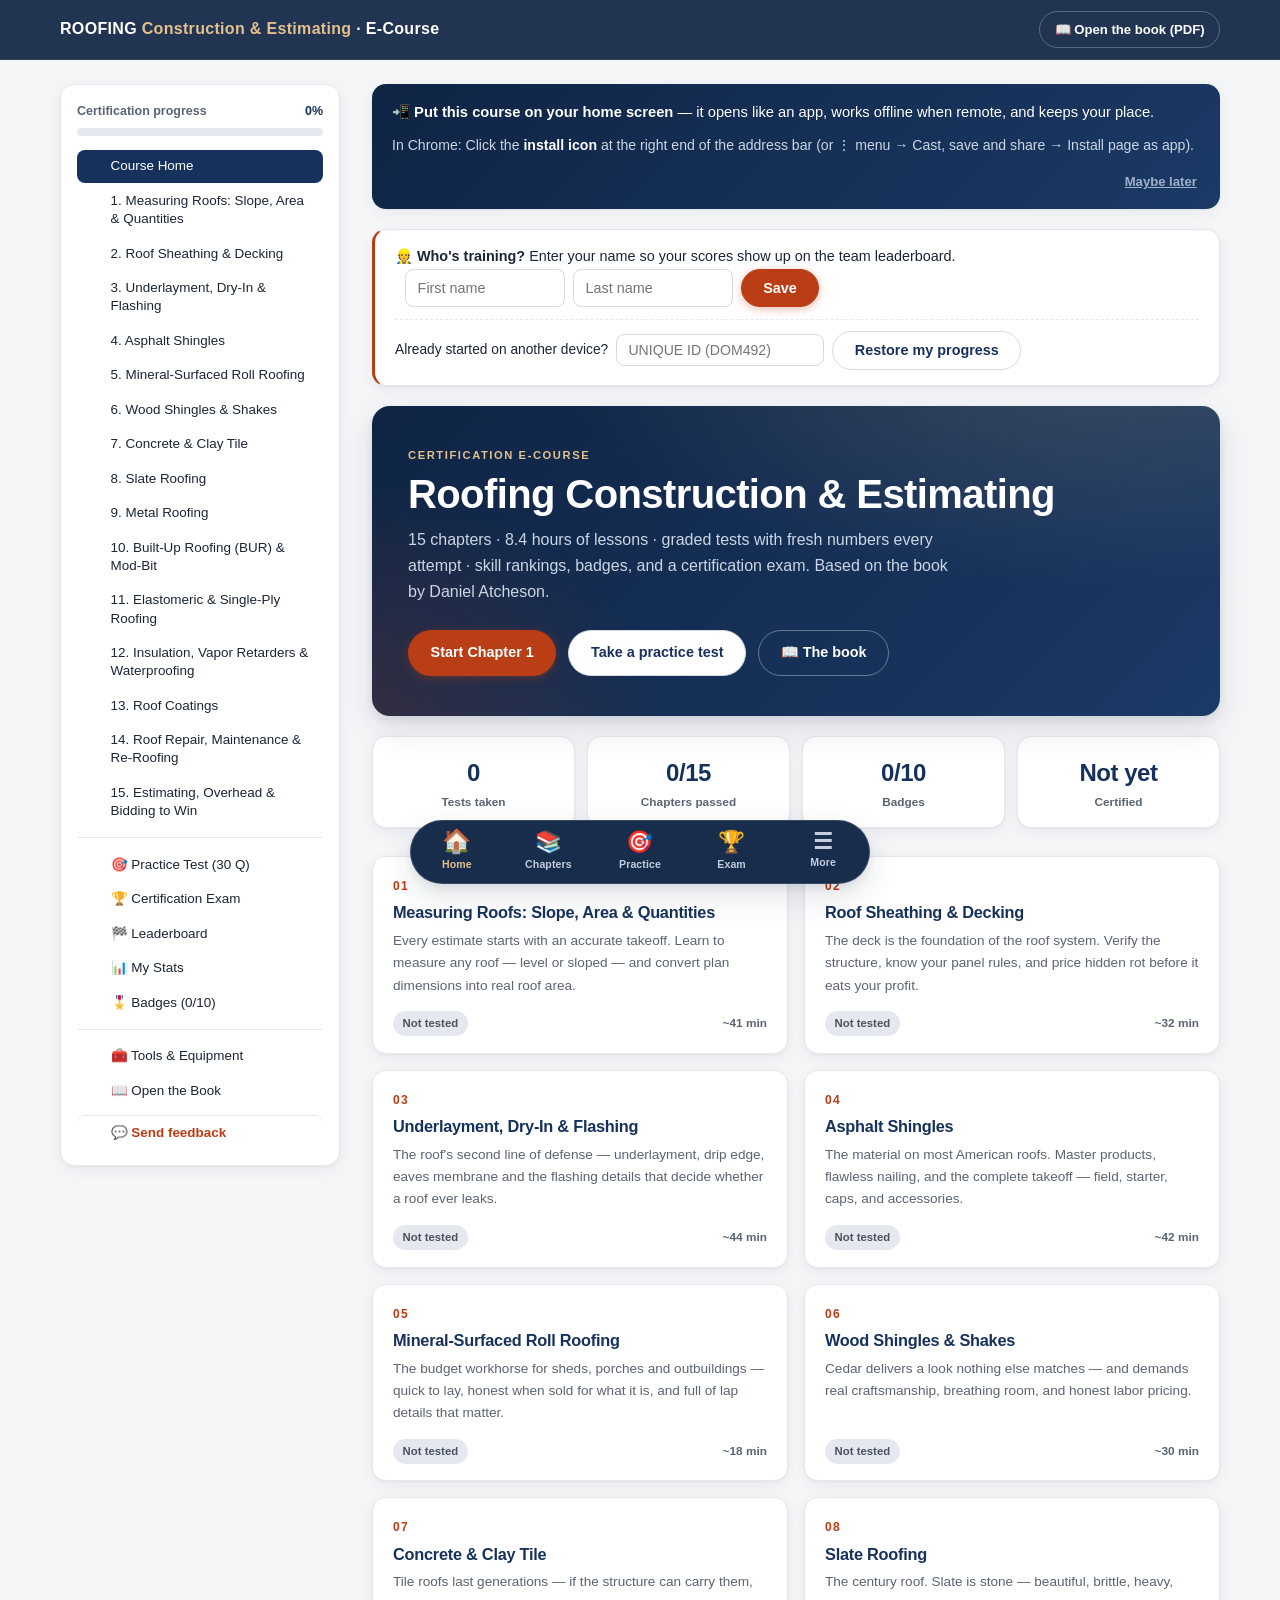
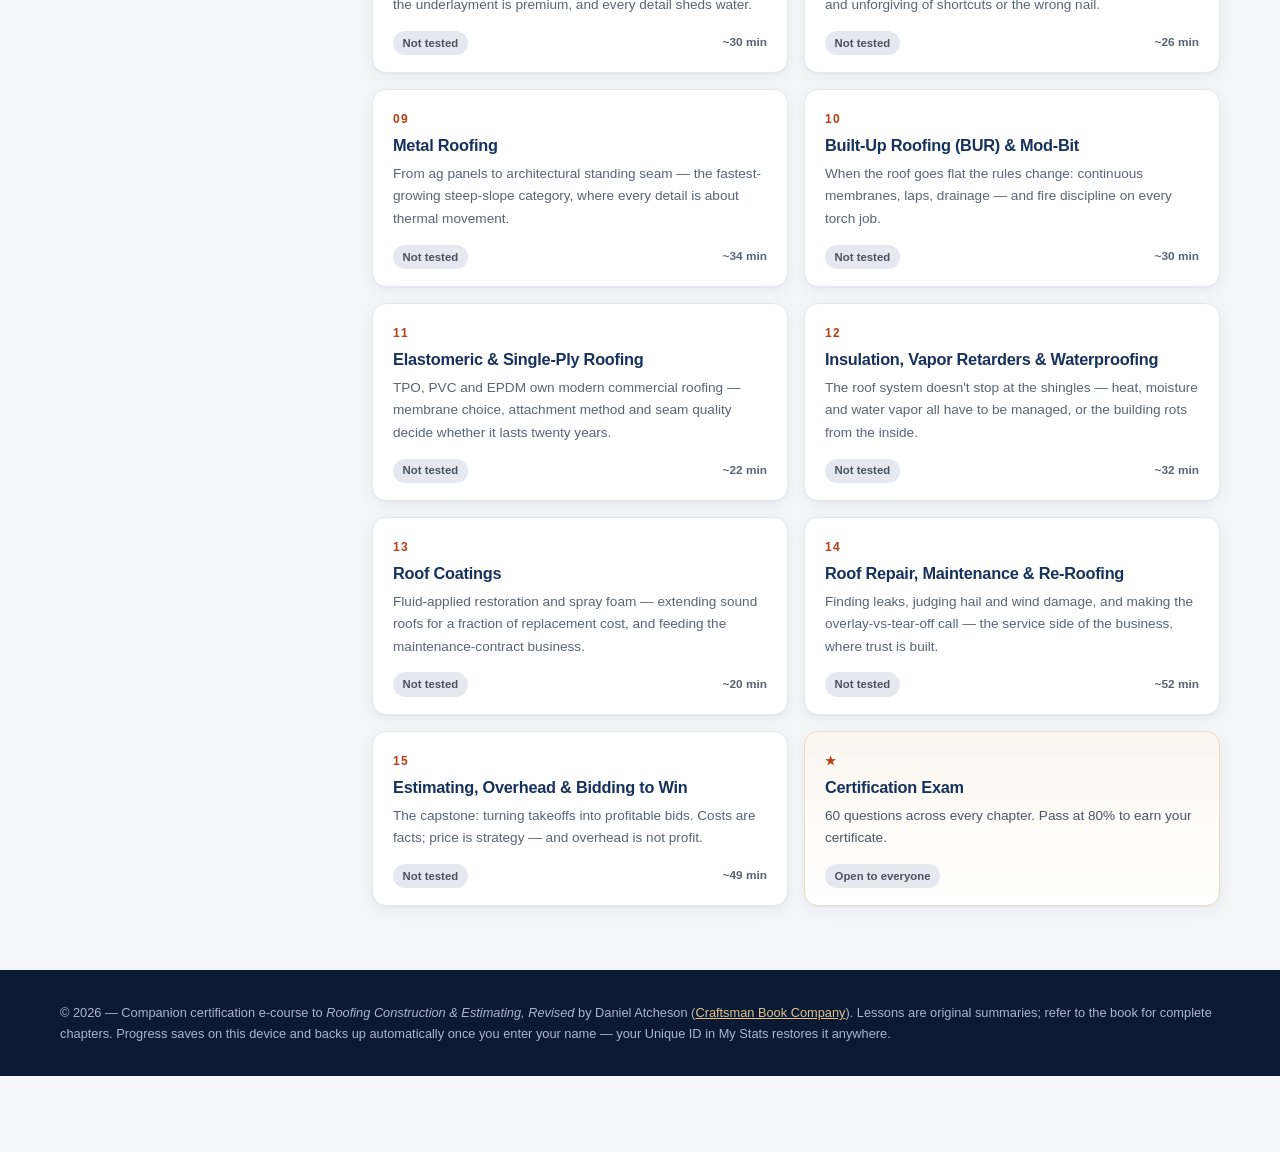
==== commit bfa1d7e6: "Open the certification exam to everyone + app-style bottom tab bar - The 60-question certification e" ====
--- a/index.html
+++ b/index.html
@@ -26,6 +26,10 @@
   </div>
 
   <div id="toasts" aria-live="polite"></div>
+
+  <div id="more-overlay" class="more-overlay" hidden></div>
+  <div id="more-sheet" class="more-sheet" role="dialog" aria-label="More menu" hidden></div>
+  <nav id="tabbar" class="tabbar" aria-label="Main menu"></nav>
 
   <footer class="site-footer">
     <div class="footer-bar">
--- a/assets/styles.css
+++ b/assets/styles.css
@@ -230,8 +230,8 @@
 
 .btn {
   display: inline-block;
-  padding: 0.65rem 1.25rem;
-  border-radius: 10px;
+  padding: 0.65rem 1.35rem;
+  border-radius: 999px;
   border: 1px solid var(--line-strong);
   color: var(--navy);
   background: var(--surface);
@@ -1002,8 +1002,142 @@
     display: none;
   }
   .sidebar.open { display: block; }
-  #menu-toggle { display: block; }
   .site-header .book-link { display: none; }
   .hero { padding: 1.8rem 1.35rem; }
   .lesson-section, .quiz { padding: 1.15rem 1.05rem; }
 }
+
+/* ---------- bottom tab bar (app-style main menu) ---------- */
+
+body { padding-bottom: calc(76px + env(safe-area-inset-bottom, 0px)); }
+
+.tabbar {
+  position: fixed;
+  left: 0;
+  right: 0;
+  bottom: 0;
+  z-index: 90;
+  display: flex;
+  align-items: stretch;
+  background: rgba(15, 36, 68, 0.96);
+  backdrop-filter: blur(12px);
+  -webkit-backdrop-filter: blur(12px);
+  border-top: 1px solid rgba(255, 255, 255, 0.1);
+  padding-bottom: env(safe-area-inset-bottom, 0px);
+}
+.tab {
+  flex: 1 1 0;
+  display: flex;
+  flex-direction: column;
+  align-items: center;
+  gap: 0.15rem;
+  padding: 0.5rem 0 0.55rem;
+  background: none;
+  border: none;
+  cursor: pointer;
+  text-decoration: none;
+  color: #c3cddd;
+  font-family: var(--font);
+  font-size: 0.66rem;
+  font-weight: 700;
+  letter-spacing: 0.01em;
+  transition: color 0.15s, transform 0.15s;
+}
+.tab-icon { font-size: 1.35rem; line-height: 1.1; }
+.tab:hover { color: #fff; }
+.tab.active { color: var(--gold); }
+.tab.active .tab-icon { transform: translateY(-1px) scale(1.08); }
+
+@media (min-width: 861px) {
+  .tabbar {
+    left: 50%;
+    right: auto;
+    transform: translateX(-50%);
+    bottom: 16px;
+    width: min(460px, calc(100vw - 2rem));
+    border: 1px solid rgba(255, 255, 255, 0.14);
+    border-radius: 999px;
+    box-shadow: var(--shadow-lift);
+    padding-bottom: 0;
+    overflow: hidden;
+  }
+  .tab { padding: 0.55rem 0 0.6rem; }
+}
+
+/* ---------- "More" bottom sheet ---------- */
+
+.more-overlay {
+  position: fixed;
+  inset: 0;
+  z-index: 85;
+  background: rgba(11, 26, 51, 0.45);
+}
+.more-sheet {
+  position: fixed;
+  left: 0;
+  right: 0;
+  bottom: calc(66px + env(safe-area-inset-bottom, 0px));
+  z-index: 88;
+  margin: 0 0.6rem;
+  max-width: 430px;
+  background: var(--surface);
+  border: 1px solid var(--line);
+  border-radius: 18px;
+  box-shadow: var(--shadow-lift);
+  padding: 0.4rem 0.5rem 0.6rem;
+  animation: sheet-up 0.18s ease-out;
+}
+@media (min-width: 861px) {
+  .more-sheet { margin: 0 auto; bottom: 86px; }
+}
+@keyframes sheet-up {
+  from { opacity: 0; transform: translateY(14px); }
+  to { opacity: 1; transform: translateY(0); }
+}
+.sheet-grab {
+  width: 38px;
+  height: 4px;
+  border-radius: 99px;
+  background: var(--line-strong);
+  margin: 0.35rem auto 0.4rem;
+}
+.sheet-title {
+  margin: 0 0 0.25rem;
+  padding: 0 0.65rem;
+  font-size: 0.78rem;
+  font-weight: 800;
+  text-transform: uppercase;
+  letter-spacing: 0.06em;
+  color: var(--muted);
+}
+.sheet-row {
+  display: flex;
+  align-items: center;
+  gap: 0.75rem;
+  padding: 0.72rem 0.65rem;
+  border-radius: 12px;
+  text-decoration: none;
+  color: var(--ink);
+  font-weight: 700;
+  font-size: 0.95rem;
+}
+.sheet-row:hover { background: var(--page); }
+.sheet-icon { font-size: 1.2rem; width: 1.5rem; text-align: center; }
+
+/* ---------- chapters list view ---------- */
+
+.chapter-list {
+  background: var(--surface);
+  border: 1px solid var(--line);
+  border-radius: var(--radius);
+  box-shadow: var(--shadow);
+  padding: 0.5rem;
+  margin-top: 1.25rem;
+}
+.lesson-sub {
+  display: block;
+  font-size: 0.76rem;
+  font-weight: 500;
+  color: var(--muted);
+  margin-top: 0.15rem;
+}
